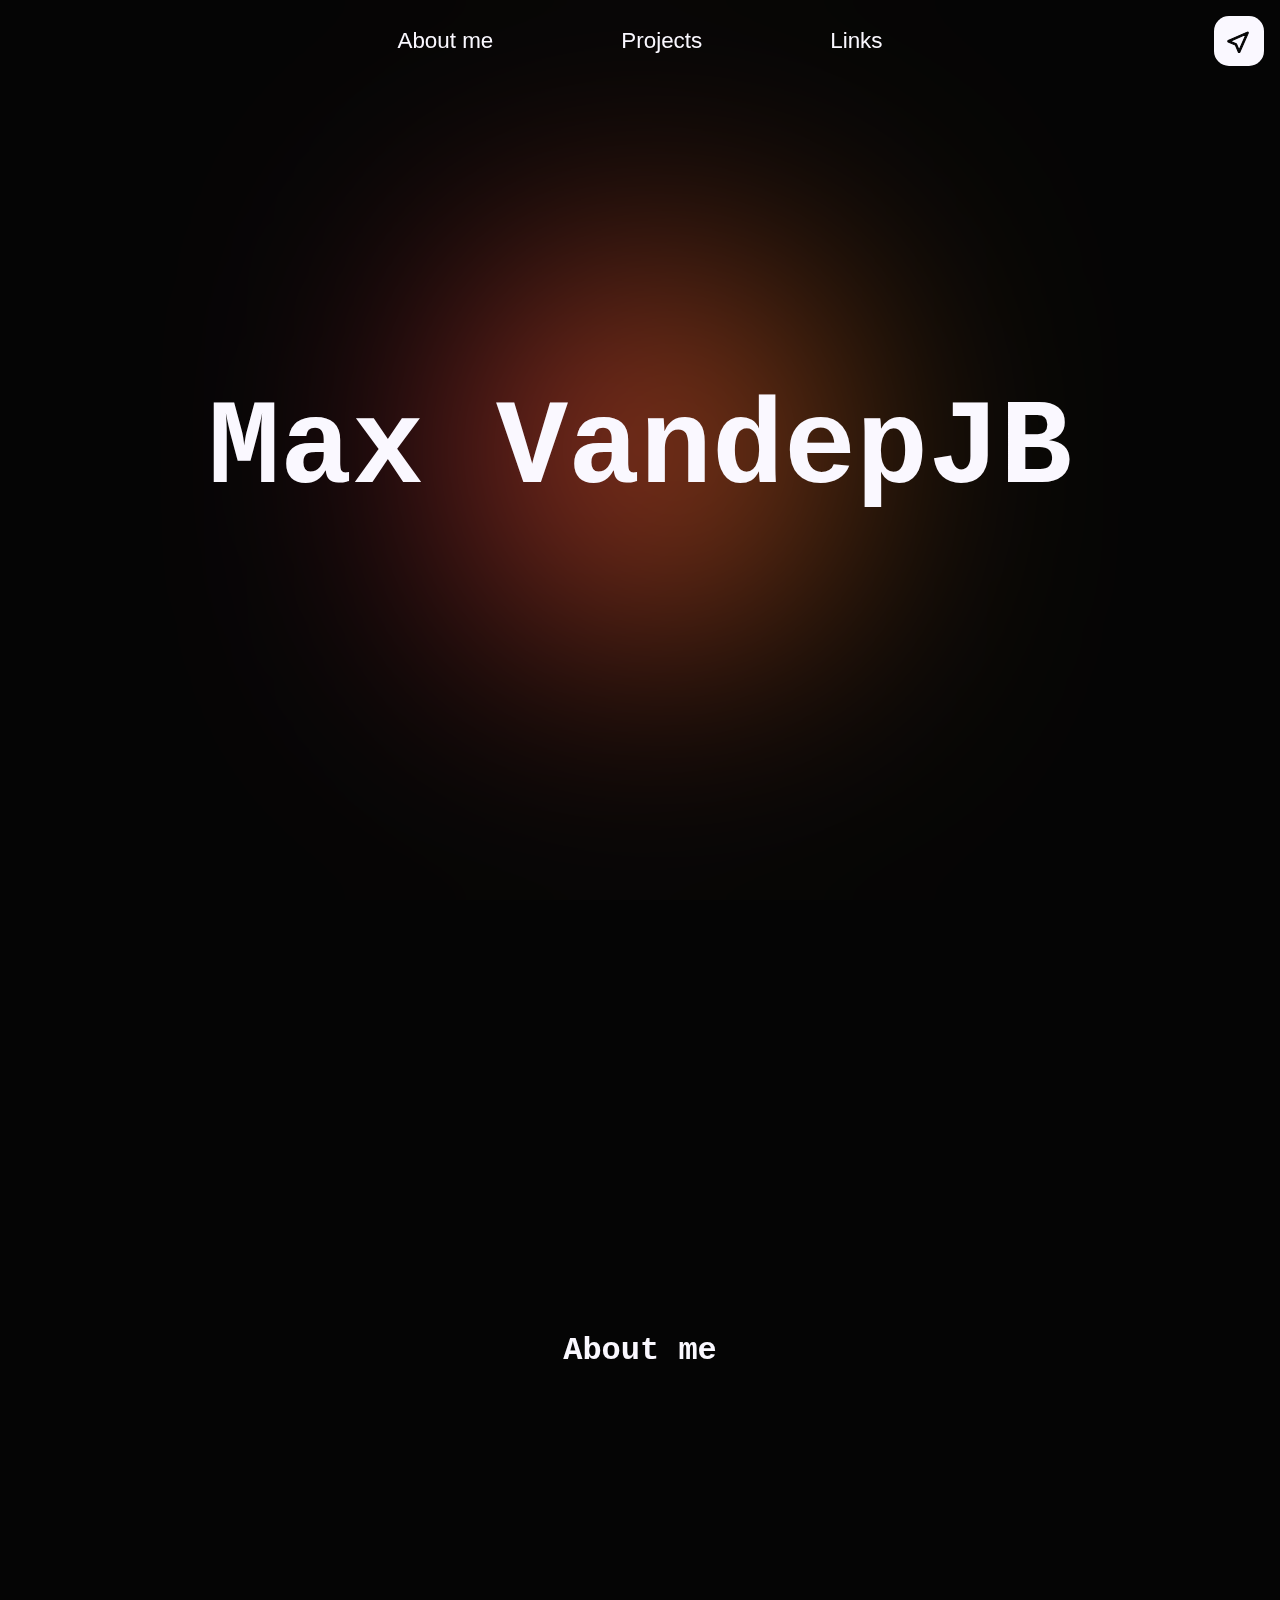
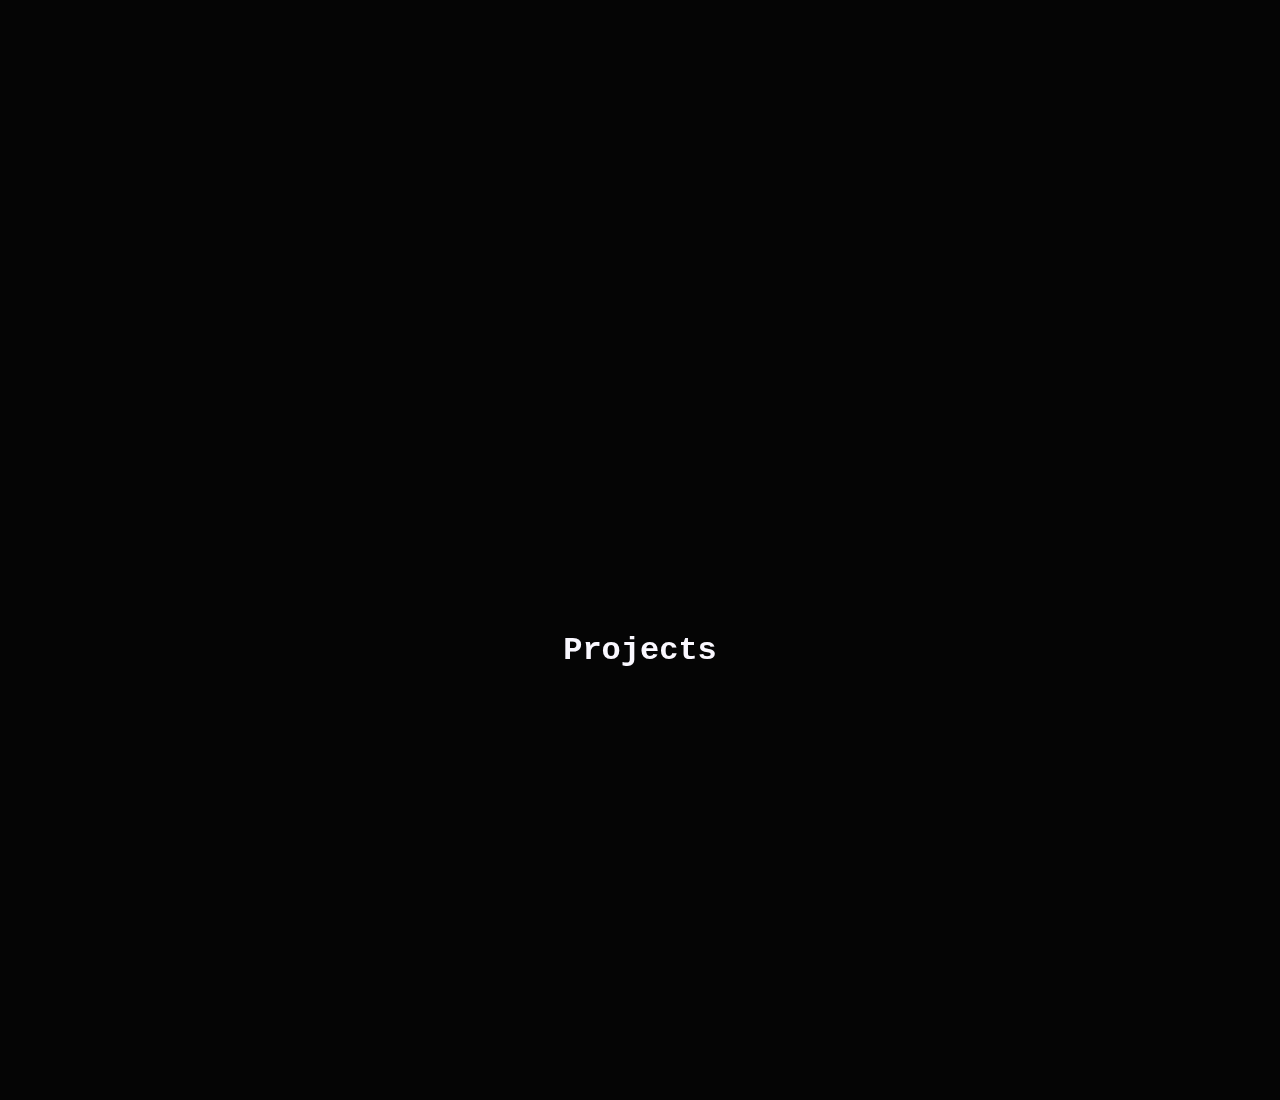
==== index.html @ 9fdc6056 "navbar and tooltips" ====
<!DOCTYPE html>
<html lang="en">
<head>
    <meta charset="UTF-8">
    <meta name="viewport" content="width=device-width, initial-scale=1.0">
    <link rel="stylesheet" href="styles.css">
    <title>MaxVdp | Portfolio</title>
</head>
<body>
    
    <div id="blur"></div>
    <div id="blob"></div>
    <div id="ring" class="inactive"></div>

    <nav>
        <a href="">About me</a>
        <a href="">Projects</a>
        <a href="">Links</a>
    </nav>

    <div class="cursorToggle">
        <svg xmlns="http://www.w3.org/2000/svg" width="16" height="16" fill="currentColor" class="bi bi-cursor" viewBox="0 0 16 16">
            <path d="M14.082 2.182a.5.5 0 0 1 .103.557L8.528 15.467a.5.5 0 0 1-.917-.007L5.57 10.694.803 8.652a.5.5 0 0 1-.006-.916l12.728-5.657a.5.5 0 0 1 .556.103zM2.25 8.184l3.897 1.67a.5.5 0 0 1 .262.263l1.67 3.897L12.743 3.52z"/>
        </svg>
        <div class="dropdown">
            <div data-title="Blurred Cursor Tracker" id="blurredC" class="cursorOption">
                <svg xmlns="http://www.w3.org/2000/svg" width="16" height="16" fill="currentColor" class="bi bi-cloud-fog2-fill" viewBox="0 0 16 16">
                    <path d="M8.5 3a5 5 0 0 1 4.905 4.027A3 3 0 0 1 13 13h-1.5a.5.5 0 0 0 0-1H1.05a3.5 3.5 0 0 1-.713-1H9.5a.5.5 0 0 0 0-1H.035a3.5 3.5 0 0 1 0-1H7.5a.5.5 0 0 0 0-1H.337a3.5 3.5 0 0 1 3.57-1.977A5 5 0 0 1 8.5 3"/>
                  </svg>
            </div>
            <div data-title="Ring Cursor Tracker" id="ringC" class="cursorOption">
                <svg width="24" height="24" viewBox="0 0 24 24" fill="none" xmlns="http://www.w3.org/2000/svg"><path fill-rule="evenodd" clip-rule="evenodd" d="M12 17C14.7614 17 17 14.7614 17 12C17 9.23858 14.7614 7 12 7C9.23858 7 7 9.23858 7 12C7 14.7614 9.23858 17 12 17ZM12 20C16.4183 20 20 16.4183 20 12C20 7.58172 16.4183 4 12 4C7.58172 4 4 7.58172 4 12C4 16.4183 7.58172 20 12 20Z" fill="currentColor" />
                </svg>
            </div>
        </div>
    </div>


    
    <!-- TODO 
        - About me section
        - Projects section
        - Links to github, linkedin and option for english or dutch cv 
    -->


    <section>
        <h1 data-value="Max Vandeput">Max Vandeput</h1>
    </section>

    <section>
        <h2 data-value="Front-End Developer">About me</h2>
    </section>
    <section>
        <h2 data-value="Front-End Developer">Projects</h2>
    </section>
    <script src="js/animateText.js"></script>
    <script src="js/cursorHandler.js"></script>
    <script src="js/navbarHandler.js"></script>

</body>
</html>
---- styles.css ----
* {
  margin: 0;
  padding: 0;
  z-index: 3
}

body {
  font-family: 'Roboto', sans-serif;
  background-color: #050505;
  color: #FAF8FF;
}

section{
  background-color: #050505;
  width: 100%;
  height: 100vh;
  display: flex;
  flex-direction: column;
  justify-content: center;
  align-items: center;
}

/**************
Cusor Toggle
**************/
.inactive{
  display: none;
}

.cursorToggle{
  background-color: #FAF8FF;
  position: fixed;
  top: 1rem;
  right: 1rem;
  width: 50px;
  height: 50px;
  border-radius: 30%;
  display: flex;
  justify-content: center;
  align-items: center;
  transition: 0.5s;
  cursor: pointer;
}
[data-title]:hover::after{
  opacity: 1;
  transition: all 0.1s ease-in 0.5s;
  visibility: visible;  
}

[data-title]::after{
  content: attr(data-title);
  position: absolute;
  right: 100%;
  font-size: 0.6rem;
  margin-right: 0.5rem;
  visibility: hidden;
}


.cursorToggle > svg {
  fill: #050505;
  stroke: #050505;
  stroke-width: 0.7;
  width: 1.5rem;
  height: 1.5rem;
}

.cursorToggle:hover{
  transform: scale(1.15);
}

.dropdown {
  display: none;
  flex-direction: column;
  align-items: center;
  position: absolute;
  top: 100%;
  right: 0;
  transition: 0.5s;
  
}

.cursorOption {
  width: 50px;
  height: 50px;
  background-color: #FAF8FF;
  margin-top: 1rem;
  border-radius: 30%;
  display: flex;
  justify-content: center;
  align-items: center;    
  cursor: pointer;
  transition: 0.5s;
}

.cursorOption:hover{
  transform: scale(1.15);
}


.cursorToggle:hover .dropdown,
.cursorToggle:focus-within .dropdown {
  display: flex;
}

#blurredC svg {
  fill: #050505;
  width: 1.8rem;
  height: 1.8rem;
}

#ringC svg {
  stroke: #050505;
  stroke-width: 3;
  width: 2rem;
  height: 2rem;
}


/**************
Blob animation
**************/

#blob{
  height: 300px;
  width: 300px;
  position: fixed;
  top: 50%;
  left: 50%;
  transform: translate(-50%, -50%); 
  border-radius: 50%;
  animation: blobRotate 20s infinite;
  background: linear-gradient(
    to right,
    #ff105f,
    #ffad06);
  z-index: 1;
}

#blur{
  height: 100%;
  width: 100%;
  position: fixed;
  backdrop-filter: blur(150px);
  z-index: 2;
}

@keyframes blobRotate {
  from {
    transform: translate(-50%, -50%) rotate(0deg);
  }
  50% {
    transform: translate(-50%, -50%) rotate(180deg) scale(1, 1.5);
  }
  to {
    transform: translate(-50%, -50%) rotate(360deg);
  }
}

/**************
Ring Animation
**************/

#ring{
  height: 125px;
  width: 125px;
  position: fixed;
  top: 50%;
  left: 50%;
  transform: translate(-50%, -50%); 
  border-radius: 50%;
  animation: ringRotate 10s infinite;
  background: linear-gradient(
    to right,
    #ff105f,
    #ffad06);
  z-index: 1;
}

#ring::before{
  content: "";
  position: absolute;
  top: 50%;
  left: 50%;
  transform: translate(-50%, -50%);
  height: 82%;
  width: 82%;
  border-radius: 50%;
  background: #050505;
}

@keyframes ringRotate {
  from {
    transform: translate(-50%, -50%) rotate(0deg);
  }
  to {
    transform: translate(-50%, -50%) rotate(360deg);
  }
}

/**************
NavBar styles
**************/

nav{
  width: 100%;
  height: 82px;
  position: fixed;
  top: 0;
  left: 0;
  display: flex;
  align-items: center;
  justify-content: center;
  transition: 0.3s;
}

nav > a {
  color: #FAF8FF;
  text-decoration: none;
  padding: 0 4rem;
  font-size: 1.4rem;
  position: relative;
  display: flex;
  justify-content: center;
}

nav > a:hover{
  transform: scale(1.15);
}

.nav-hide{
  transform: translateY(calc(-1 * 82px));
}

nav > a::before {
  content: "";
  position: absolute;
  top: 65px;
  left: 0;
  right: 0;
  margin: auto;
  width: 100px;
  height: 5px;
  border-radius: 50px;
  background: #FAF8FF;
  transform: scaleX(0);
  transition: transform 0.1s;
}

.nav-hide > a::before {
  transform: scaleX(1);
}

/**************
Content styles
**************/

h1{
  color: #FAF8FF;
  font-size: 7.5rem;
  font-family: "Space Mono", monospace;
  display: inline-block;
  cursor: default;
  transition: 0.5s;
}

h1:hover{
  transform: scale(1.1);
}

#fsd{
  color: #FAF8FF;
  font-size: 6rem;
  font-family: "Space Mono", monospace;
  margin-top: 1rem;
  display: inline-block;
  cursor: default;
  transition: 0.5s;
}

h2{
  font-size: 2rem;
  font-family: "Space Mono", monospace;
  display: inline-block;
  margin: 3rem;
  cursor: default;
  transition: 0.5s;
}
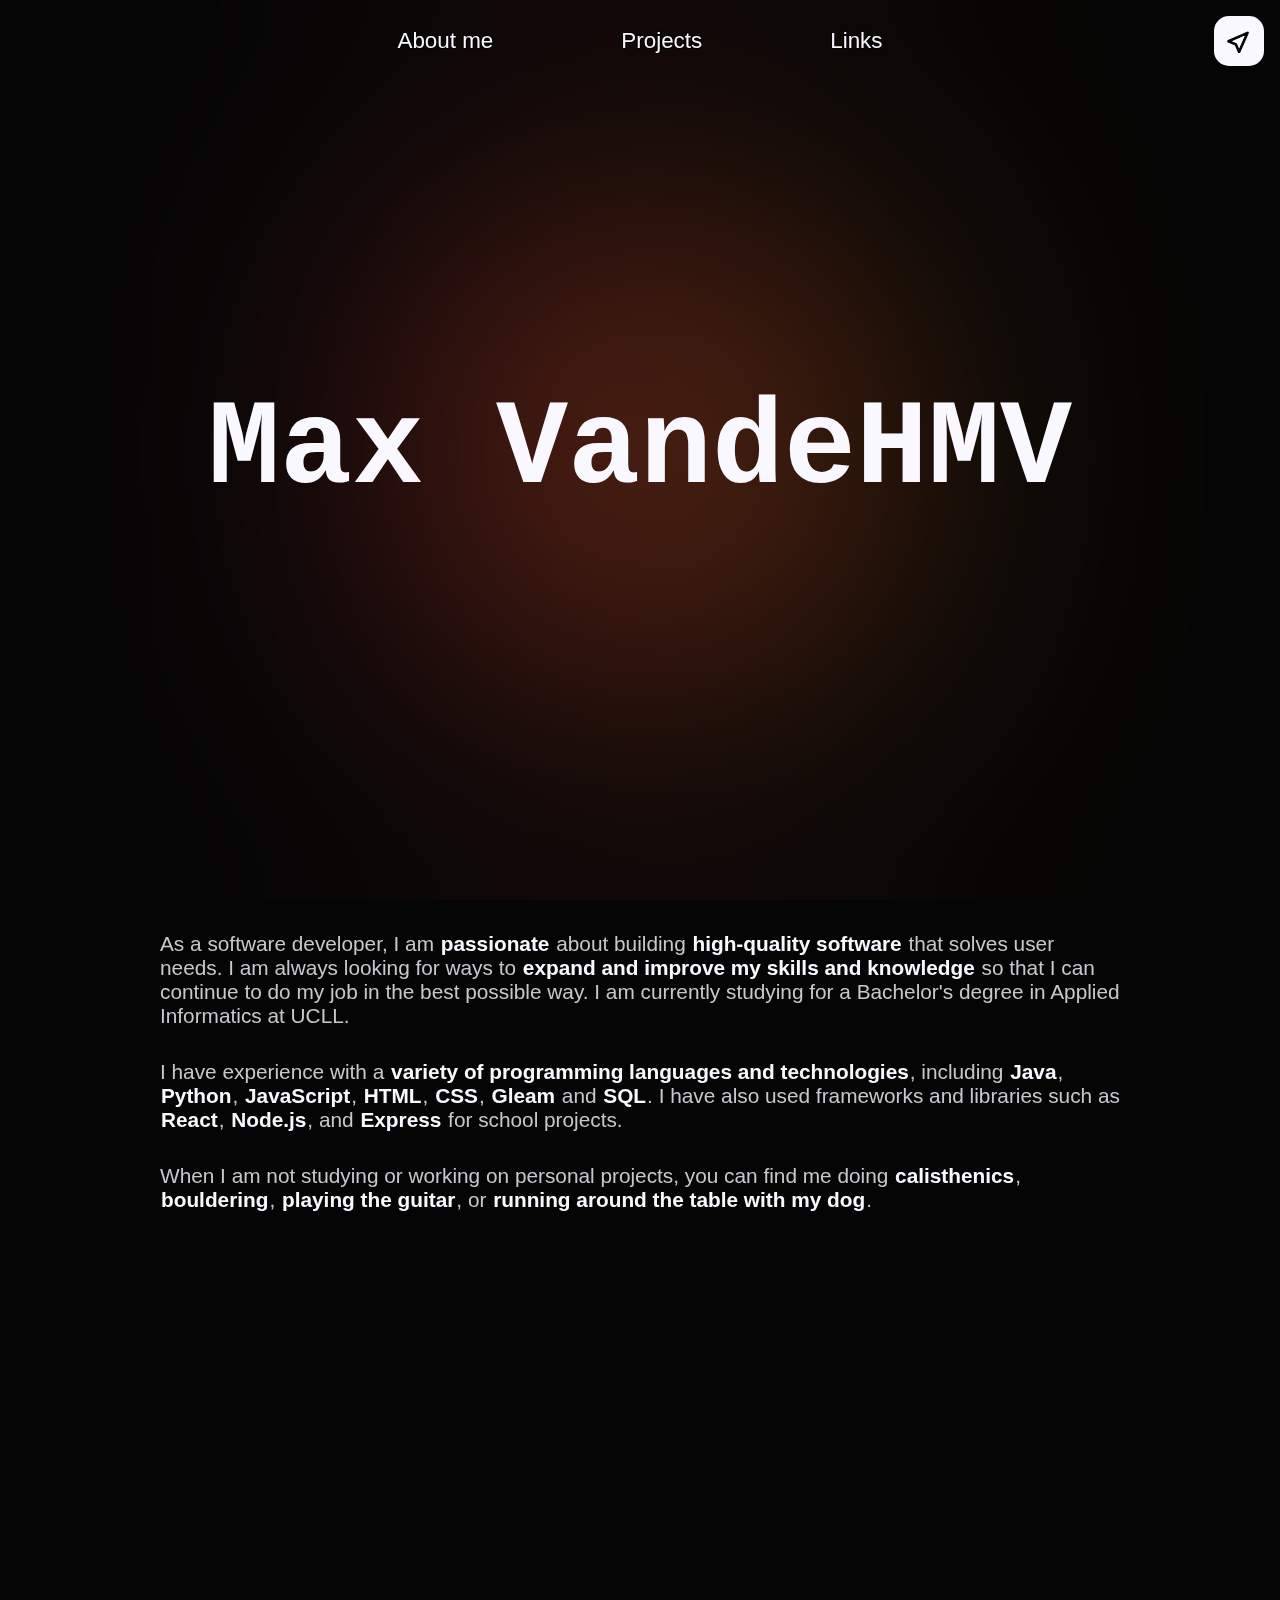
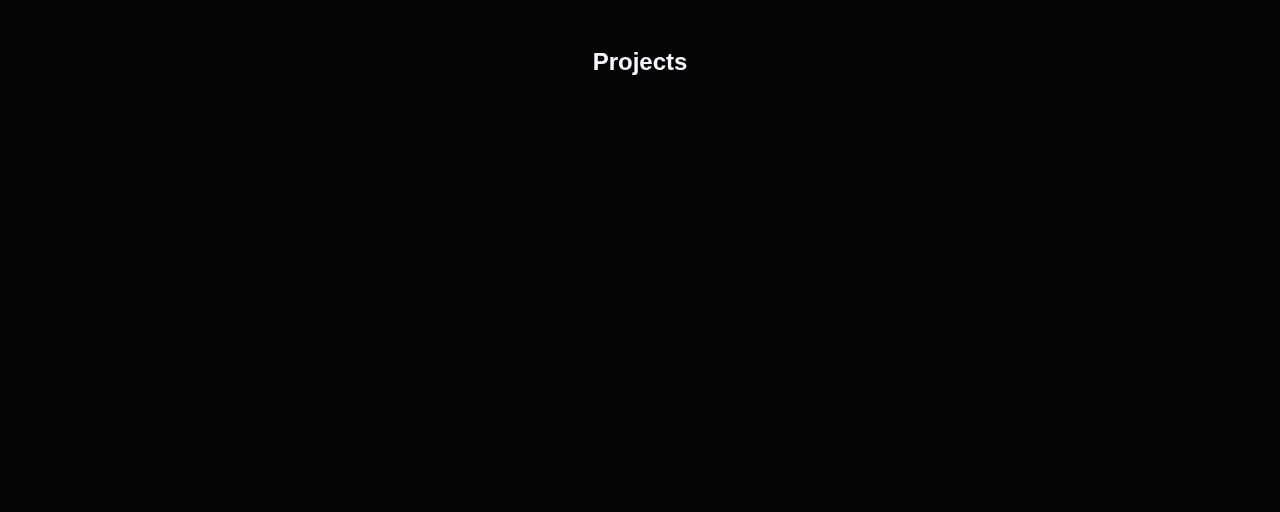
==== commit 229b8f5e: "About me section added + fixed nav::before bug" ====
--- a/index.html
+++ b/index.html
@@ -13,9 +13,9 @@
     <div id="ring" class="inactive"></div>
 
     <nav>
-        <a href="">About me</a>
-        <a href="">Projects</a>
-        <a href="">Links</a>
+        <a id="aboutmeLink">About me</a>
+        <a id="projectsLink">Projects</a>
+        <a id="linksLink">Links</a>
     </nav>
 
     <div class="cursorToggle">
@@ -23,12 +23,12 @@
             <path d="M14.082 2.182a.5.5 0 0 1 .103.557L8.528 15.467a.5.5 0 0 1-.917-.007L5.57 10.694.803 8.652a.5.5 0 0 1-.006-.916l12.728-5.657a.5.5 0 0 1 .556.103zM2.25 8.184l3.897 1.67a.5.5 0 0 1 .262.263l1.67 3.897L12.743 3.52z"/>
         </svg>
         <div class="dropdown">
-            <div data-title="Blurred Cursor Tracker" id="blurredC" class="cursorOption">
+            <div data-title="Blurred Cursor Trailer" id="blurredC" class="cursorOption">
                 <svg xmlns="http://www.w3.org/2000/svg" width="16" height="16" fill="currentColor" class="bi bi-cloud-fog2-fill" viewBox="0 0 16 16">
                     <path d="M8.5 3a5 5 0 0 1 4.905 4.027A3 3 0 0 1 13 13h-1.5a.5.5 0 0 0 0-1H1.05a3.5 3.5 0 0 1-.713-1H9.5a.5.5 0 0 0 0-1H.035a3.5 3.5 0 0 1 0-1H7.5a.5.5 0 0 0 0-1H.337a3.5 3.5 0 0 1 3.57-1.977A5 5 0 0 1 8.5 3"/>
                   </svg>
             </div>
-            <div data-title="Ring Cursor Tracker" id="ringC" class="cursorOption">
+            <div data-title="Ring Cursor Trailer" id="ringC" class="cursorOption">
                 <svg width="24" height="24" viewBox="0 0 24 24" fill="none" xmlns="http://www.w3.org/2000/svg"><path fill-rule="evenodd" clip-rule="evenodd" d="M12 17C14.7614 17 17 14.7614 17 12C17 9.23858 14.7614 7 12 7C9.23858 7 7 9.23858 7 12C7 14.7614 9.23858 17 12 17ZM12 20C16.4183 20 20 16.4183 20 12C20 7.58172 16.4183 4 12 4C7.58172 4 4 7.58172 4 12C4 16.4183 7.58172 20 12 20Z" fill="currentColor" />
                 </svg>
             </div>
@@ -38,9 +38,8 @@
 
     
     <!-- TODO 
-        - About me section
         - Projects section
-        - Links to github, linkedin and option for english or dutch cv 
+        - Links to github, codepen, linkedin and option for english or dutch cv 
     -->
 
 
@@ -48,11 +47,19 @@
         <h1 data-value="Max Vandeput">Max Vandeput</h1>
     </section>
 
+    <div id="aboutme">
+        <p>
+            As a software developer, I am <span>passionate</span> about building <span>high-quality software</span> that solves user needs. I am always looking for ways to <span>expand and improve my skills and knowledge</span> so that I can continue to do my job in the best possible way. I am currently studying for a Bachelor's degree in Applied Informatics at UCLL.
+        </p>
+        <p>
+            I have experience with a <span>variety of programming languages and technologies</span>, including <span>Java</span>, <span>Python</span>, <span>JavaScript</span>, <span>HTML</span>, <span>CSS</span>, <span>Gleam</span> and <span>SQL</span>. I have also used frameworks and libraries such as <span>React</span>, <span>Node.js</span>, and <span>Express</span> for school projects.
+        </p>
+        <p>
+            When I am not studying or working on personal projects, you can find me doing <span>calisthenics</span>, <span>bouldering</span>, <span>playing the guitar</span>, or <span>running around the table with my dog</span>.
+        </p>
+    </div>
     <section>
-        <h2 data-value="Front-End Developer">About me</h2>
-    </section>
-    <section>
-        <h2 data-value="Front-End Developer">Projects</h2>
+        <h2>Projects</h2>
     </section>
     <script src="js/animateText.js"></script>
     <script src="js/cursorHandler.js"></script>
--- a/styles.css
+++ b/styles.css
@@ -1,17 +1,27 @@
 * {
   margin: 0;
   padding: 0;
-  z-index: 3
+  z-index: 3;
+
+  --bg-dark-color: #050505;
+  --text-100-color: #FAF8FF;
+  --text-80-color: #C9C7CD;
+  --red-color: #ff105f;
+  --yellow-color: #ffad06;
+}
+
+html {
+  scroll-behavior: smooth;
 }
 
 body {
   font-family: 'Roboto', sans-serif;
-  background-color: #050505;
-  color: #FAF8FF;
+  background-color: var(--bg-dark-color);
+  color: var(--text-100-color);
 }
 
 section{
-  background-color: #050505;
+  background-color: var(--bg-dark-color);
   width: 100%;
   height: 100vh;
   display: flex;
@@ -28,7 +38,7 @@
 }
 
 .cursorToggle{
-  background-color: #FAF8FF;
+  background-color: var(--text-100-color);
   position: fixed;
   top: 1rem;
   right: 1rem;
@@ -40,6 +50,7 @@
   align-items: center;
   transition: 0.5s;
   cursor: pointer;
+  z-index: 5;
 }
 [data-title]:hover::after{
   opacity: 1;
@@ -58,8 +69,8 @@
 
 
 .cursorToggle > svg {
-  fill: #050505;
-  stroke: #050505;
+  fill: var(--bg-dark-color);
+  stroke: var(--bg-dark-color);
   stroke-width: 0.7;
   width: 1.5rem;
   height: 1.5rem;
@@ -83,7 +94,7 @@
 .cursorOption {
   width: 50px;
   height: 50px;
-  background-color: #FAF8FF;
+  background-color: var(--text-100-color);
   margin-top: 1rem;
   border-radius: 30%;
   display: flex;
@@ -104,7 +115,7 @@
 }
 
 #blurredC svg {
-  fill: #050505;
+  fill: var(--bg-dark-color);
   width: 1.8rem;
   height: 1.8rem;
 }
@@ -129,11 +140,11 @@
   left: 50%;
   transform: translate(-50%, -50%); 
   border-radius: 50%;
-  animation: blobRotate 20s infinite;
+  animation: blobRotate 15s infinite;
   background: linear-gradient(
     to right,
-    #ff105f,
-    #ffad06);
+    var(--red-color),
+    var(--yellow-color));
   z-index: 1;
 }
 
@@ -141,7 +152,7 @@
   height: 100%;
   width: 100%;
   position: fixed;
-  backdrop-filter: blur(150px);
+  backdrop-filter: blur(200px);
   z-index: 2;
 }
 
@@ -172,8 +183,8 @@
   animation: ringRotate 10s infinite;
   background: linear-gradient(
     to right,
-    #ff105f,
-    #ffad06);
+    var(--red-color),
+    var(--yellow-color));
   z-index: 1;
 }
 
@@ -186,7 +197,7 @@
   height: 82%;
   width: 82%;
   border-radius: 50%;
-  background: #050505;
+  background: var(--bg-dark-color);
 }
 
 @keyframes ringRotate {
@@ -212,20 +223,27 @@
   align-items: center;
   justify-content: center;
   transition: 0.3s;
+  z-index: 4;
 }
 
 nav > a {
-  color: #FAF8FF;
+  color: var(--text-100-color);
   text-decoration: none;
-  padding: 0 4rem;
+  padding: 10px 4rem;
   font-size: 1.4rem;
   position: relative;
   display: flex;
   justify-content: center;
+  text-shadow: -1px -1px 0 #050505, 1px -1px 0 #050505, -1px 1px 0 #050505, 1px 1px 0 #050505;
+  cursor: pointer;
 }
 
 nav > a:hover{
   transform: scale(1.15);
+}
+
+.nav-hide > a:hover{
+  transform: scale(1);
 }
 
 .nav-hide{
@@ -235,28 +253,31 @@
 nav > a::before {
   content: "";
   position: absolute;
-  top: 65px;
+  top: 75px;
   left: 0;
   right: 0;
   margin: auto;
-  width: 100px;
-  height: 5px;
+  width: 115px;
+  height: 7px;
   border-radius: 50px;
-  background: #FAF8FF;
+  background: var(--text-100-color);
   transform: scaleX(0);
   transition: transform 0.1s;
-}
+  box-shadow: -1px -1px 0 #050505, 1px -1px 0 #050505, -1px 1px 0 #050505, 1px 1px 0 #050505;
+}
+
 
 .nav-hide > a::before {
   transform: scaleX(1);
 }
 
+
 /**************
 Content styles
 **************/
 
 h1{
-  color: #FAF8FF;
+  color: var(--text-100-color);
   font-size: 7.5rem;
   font-family: "Space Mono", monospace;
   display: inline-block;
@@ -265,26 +286,30 @@
 }
 
 h1:hover{
-  transform: scale(1.1);
-}
-
-#fsd{
-  color: #FAF8FF;
-  font-size: 6rem;
-  font-family: "Space Mono", monospace;
-  margin-top: 1rem;
-  display: inline-block;
-  cursor: default;
-  transition: 0.5s;
-}
-
-h2{
-  font-size: 2rem;
-  font-family: "Space Mono", monospace;
-  display: inline-block;
-  margin: 3rem;
-  cursor: default;
-  transition: 0.5s;
-}
-
-
+  transform: scale(1.03);
+}
+
+#aboutme{
+  margin-top: 2rem;
+  display: flex;
+  flex-direction: column;
+  align-items: center;
+  justify-content: center;
+  gap: 2rem;
+}
+
+#aboutme > p{
+  width: 75%;
+  color: var(--text-80-color);
+  font-size: 1.3rem;
+}
+#aboutme > p > span{
+  color: var(--text-100-color);
+  font-weight: bold;
+  margin: 0 1px;
+}
+
+p{
+  position: relative;
+}
+
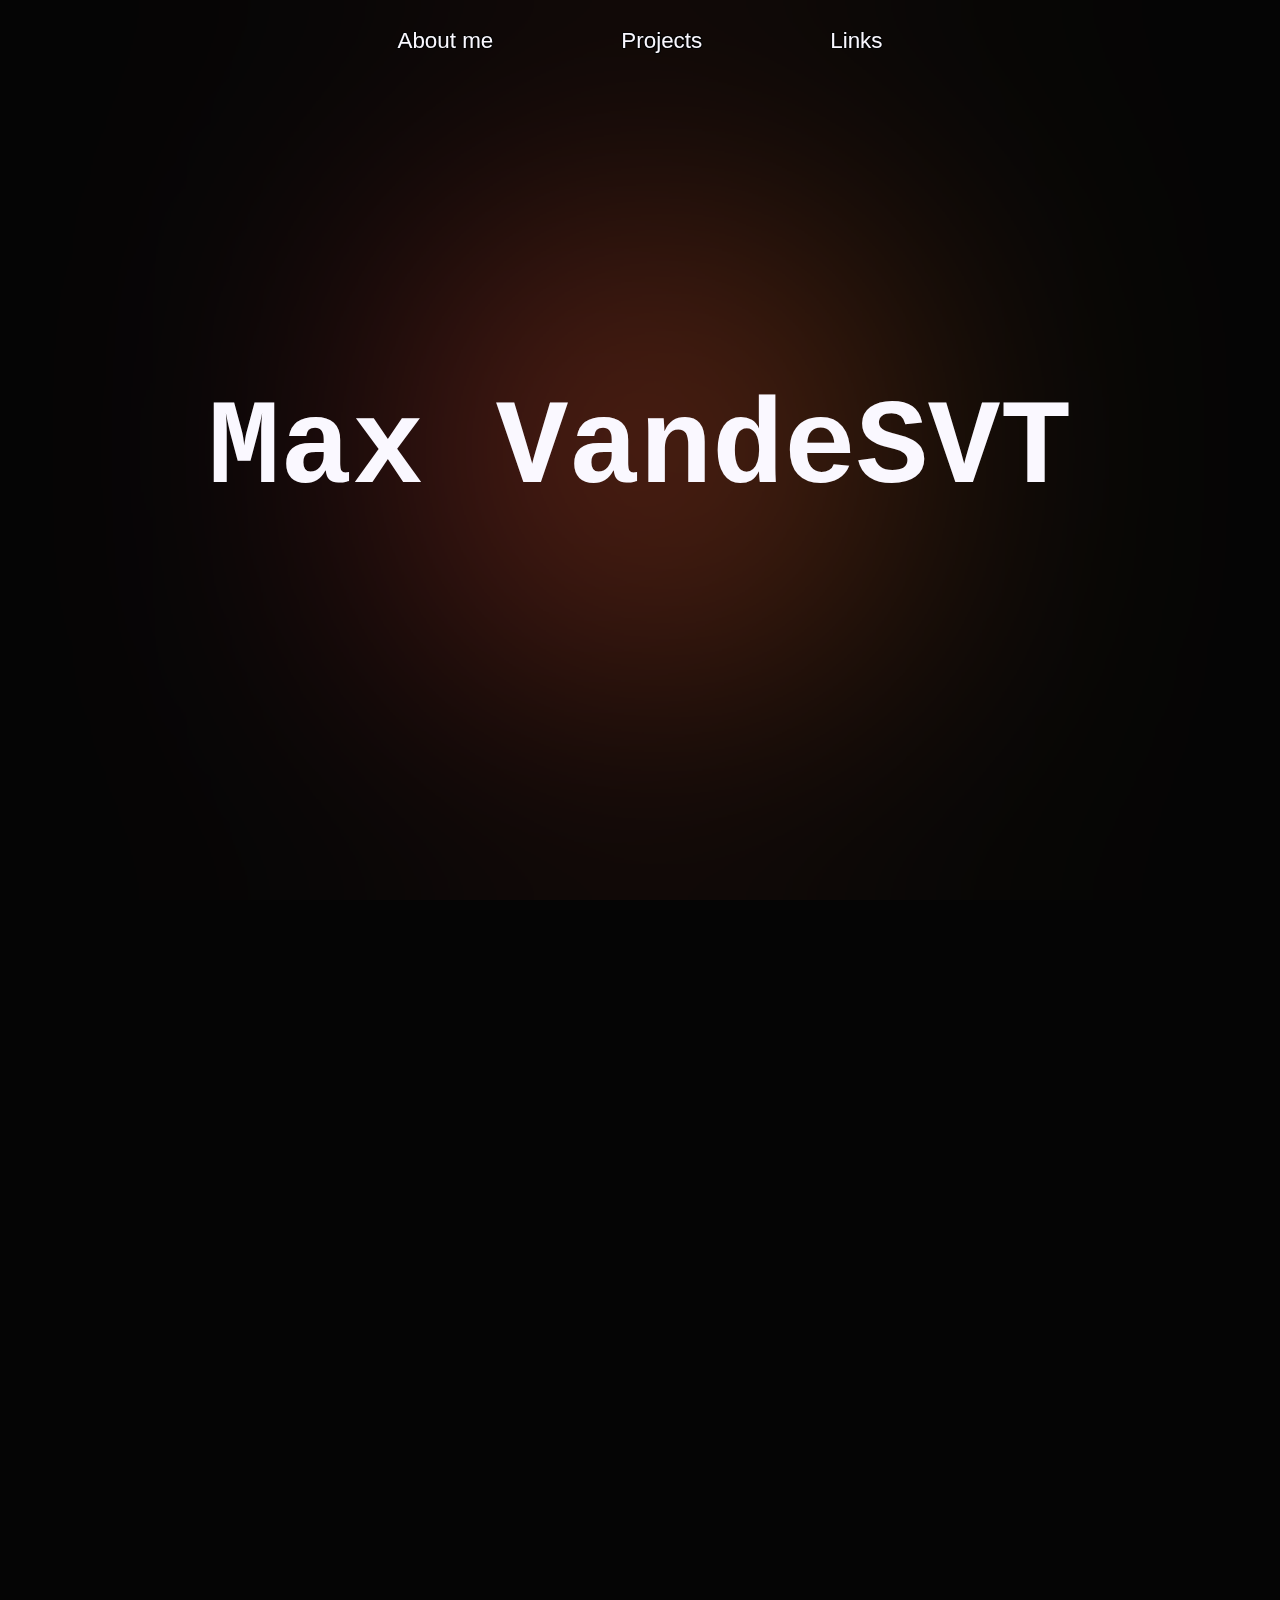
==== commit 05e5f2a6: "project cards + hid ring" ====
--- a/index.html
+++ b/index.html
@@ -4,20 +4,34 @@
     <meta charset="UTF-8">
     <meta name="viewport" content="width=device-width, initial-scale=1.0">
     <link rel="stylesheet" href="styles.css">
+    <script defer src="js/animateText.js"></script>
+    <script defer src="js/cursorHandler.js"></script>
+    <script defer src="js/navbarHandler.js"></script>
+    <script defer src="js/scrollAnimationHandler.js"></script>
     <title>MaxVdp | Portfolio</title>
 </head>
 <body>
     
     <div id="blur"></div>
     <div id="blob"></div>
-    <div id="ring" class="inactive"></div>
+<!--     <div id="ring" class="inactive">
+        <svg xmlns="http://www.w3.org/2000/svg" viewBox="0 0 512 512">
+            <defs>
+                <linearGradient id="red-yellow">
+                    <stop offset="0%" stop-color="#ff105f"/>
+                    <stop offset="100%" stop-color="#ffad06"/>
+                </linearGradient>
+            </defs>
+            <path d="M464 256A208 208 0 1 0 48 256a208 208 0 1 0 416 0zM0 256a256 256 0 1 1 512 0A256 256 0 1 1 0 256z"/></svg>
+    </div> -->
+    
 
     <nav>
         <a id="aboutmeLink">About me</a>
         <a id="projectsLink">Projects</a>
         <a id="linksLink">Links</a>
     </nav>
-
+<!-- 
     <div class="cursorToggle">
         <svg xmlns="http://www.w3.org/2000/svg" width="16" height="16" fill="currentColor" class="bi bi-cursor" viewBox="0 0 16 16">
             <path d="M14.082 2.182a.5.5 0 0 1 .103.557L8.528 15.467a.5.5 0 0 1-.917-.007L5.57 10.694.803 8.652a.5.5 0 0 1-.006-.916l12.728-5.657a.5.5 0 0 1 .556.103zM2.25 8.184l3.897 1.67a.5.5 0 0 1 .262.263l1.67 3.897L12.743 3.52z"/>
@@ -34,7 +48,7 @@
             </div>
         </div>
     </div>
-
+ -->
 
     
     <!-- TODO 
@@ -48,22 +62,39 @@
     </section>
 
     <div id="aboutme">
-        <p>
+        <p class="hidden">
             As a software developer, I am <span>passionate</span> about building <span>high-quality software</span> that solves user needs. I am always looking for ways to <span>expand and improve my skills and knowledge</span> so that I can continue to do my job in the best possible way. I am currently studying for a Bachelor's degree in Applied Informatics at UCLL.
         </p>
-        <p>
+        <p class="hidden">
             I have experience with a <span>variety of programming languages and technologies</span>, including <span>Java</span>, <span>Python</span>, <span>JavaScript</span>, <span>HTML</span>, <span>CSS</span>, <span>Gleam</span> and <span>SQL</span>. I have also used frameworks and libraries such as <span>React</span>, <span>Node.js</span>, and <span>Express</span> for school projects.
         </p>
-        <p>
+        <p class="hidden">
             When I am not studying or working on personal projects, you can find me doing <span>calisthenics</span>, <span>bouldering</span>, <span>playing the guitar</span>, or <span>running around the table with my dog</span>.
         </p>
     </div>
-    <section>
-        <h2>Projects</h2>
-    </section>
-    <script src="js/animateText.js"></script>
-    <script src="js/cursorHandler.js"></script>
-    <script src="js/navbarHandler.js"></script>
+    <div id="projects">
+        <div class="projectCard hidden">
+            <img src="img/pexels-format-380633-1029757.jpg" alt="">
+            <h2>TracknGrow</h2>
+            <p>An online assesment tool.</p>
+        </div>
+        <div class="projectCard hidden">
+            <img src="img/pexels-format-380633-1029757.jpg" alt="">
+            <h2>Project name</h2>
+            <p>	Lorem ipsum, dolor sit amet consectetur adipisicing elit. Minima, fuga.</p>
+        </div>
+        <div class="projectCard hidden">
+            <img src="img/pexels-format-380633-1029757.jpg" alt="">
+            <h2>Project name</h2>
+            <p>	Lorem ipsum, dolor sit amet consectetur adipisicing elit. Minima, fuga.</p>
+        </div>
+        <div class="projectCard hidden">
+            <img src="img/pexels-format-380633-1029757.jpg" alt="">
+            <h2>Project name</h2>
+            <p>	Lorem ipsum, dolor sit amet consectetur adipisicing elit. Minima, fuga.</p>
+        </div>
+        
+    </div>
 
 </body>
 </html>--- a/styles.css
+++ b/styles.css
@@ -178,26 +178,9 @@
   position: fixed;
   top: 50%;
   left: 50%;
-  transform: translate(-50%, -50%); 
-  border-radius: 50%;
   animation: ringRotate 10s infinite;
-  background: linear-gradient(
-    to right,
-    var(--red-color),
-    var(--yellow-color));
-  z-index: 1;
-}
-
-#ring::before{
-  content: "";
-  position: absolute;
-  top: 50%;
-  left: 50%;
-  transform: translate(-50%, -50%);
-  height: 82%;
-  width: 82%;
-  border-radius: 50%;
-  background: var(--bg-dark-color);
+  fill: url(#red-yellow);
+  z-index: 4;
 }
 
 @keyframes ringRotate {
@@ -223,7 +206,7 @@
   align-items: center;
   justify-content: center;
   transition: 0.3s;
-  z-index: 4;
+  z-index: 5;
 }
 
 nav > a {
@@ -276,6 +259,8 @@
 Content styles
 **************/
 
+
+/** Hero **/
 h1{
   color: var(--text-100-color);
   font-size: 7.5rem;
@@ -289,6 +274,7 @@
   transform: scale(1.03);
 }
 
+/** About me **/
 #aboutme{
   margin-top: 2rem;
   display: flex;
@@ -313,3 +299,74 @@
   position: relative;
 }
 
+.hidden{
+  opacity: 0;
+  filter: blur(2px);
+  transform: translateX(-100%);
+  transition: 1.5s;
+}
+
+.show{
+  opacity: 1;
+  filter: blur(0);
+  transform: translateX(0);
+}
+
+/** Projects **/
+
+#projects{
+  position: relative;
+  margin: auto;
+  margin-top:50vh;
+  display: flex;
+  flex-wrap: wrap;
+  justify-content: center;
+  gap: 3rem;
+  width: 75%;
+}
+
+#projects > *{
+  flex: 1 1 500px;
+
+}
+.projectCard{
+  background-color: #282A2E;
+  border-radius: 25px;
+  padding: 20px;
+  display: flex;
+  flex-direction: column;
+  align-items: center;
+  cursor: pointer;
+}
+
+.projectCard > img{
+  width: 100%;
+  border-radius: 5px;
+}
+
+.projectCard > h2{
+  margin: 20px 0;
+}
+
+.projectCard > p{
+  font-size: 1.1rem;
+}
+
+.projects:nth-child(2){
+  transition: 0.2s;
+}
+
+.projects:nth-child(3){
+  transition-delay: 0.4s;
+}
+
+.projects:nth-child(4){
+  transition-delay: 0.6s;  
+}
+
+
+
+/**************
+Media Queries
+**************/
+
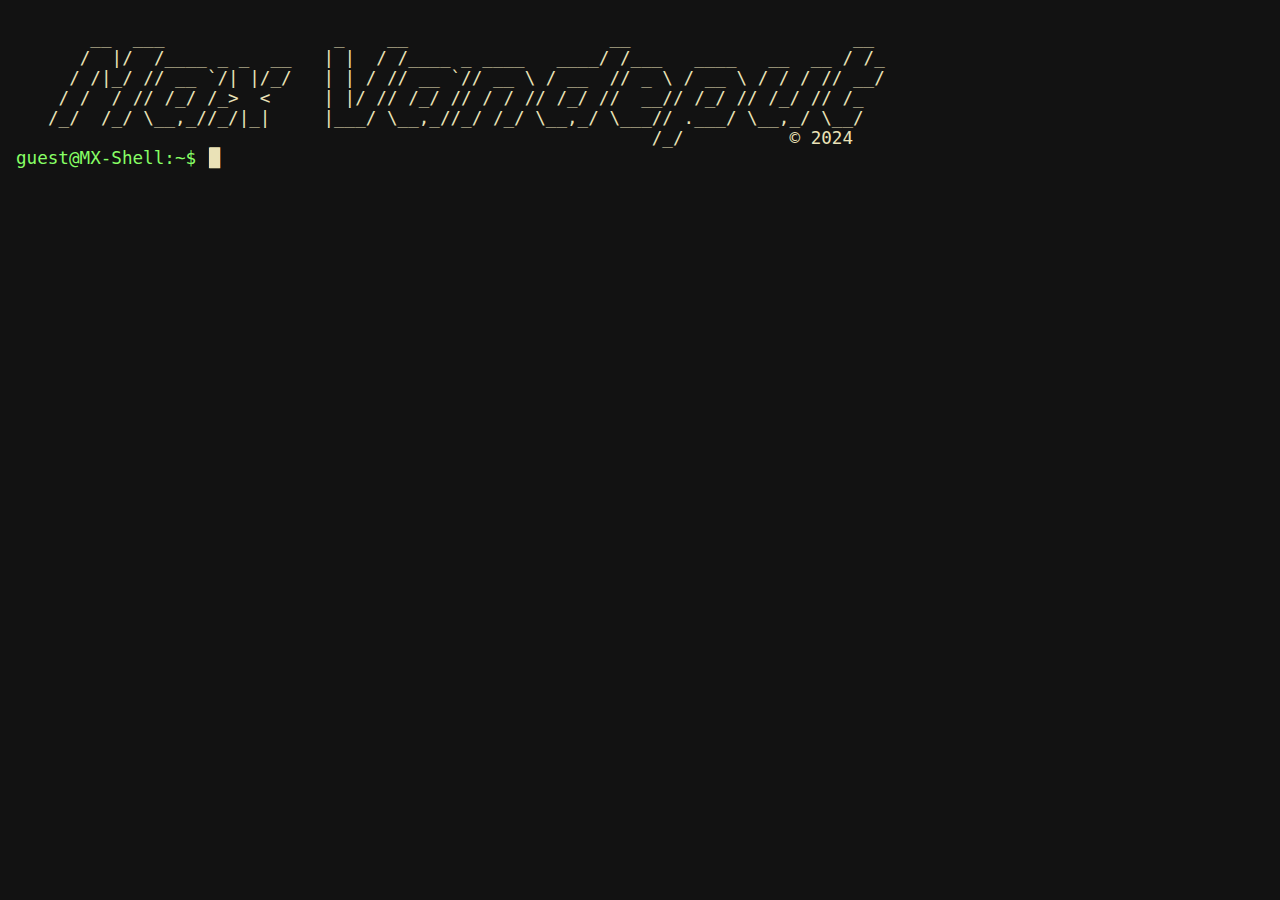
==== commit d1c7a551: "working caret" ====
--- a/index.html
+++ b/index.html
@@ -2,99 +2,26 @@
 <html lang="en">
 <head>
     <meta charset="UTF-8">
-    <meta name="viewport" content="width=device-width, initial-scale=1.0">
+    <meta name="viewport" content="width=device-width, initial-scale=1, maximum-scale=1, user-scalable=no">
     <link rel="stylesheet" href="styles.css">
-    <script defer src="js/animateText.js"></script>
-    <script defer src="js/cursorHandler.js"></script>
-    <script defer src="js/navbarHandler.js"></script>
-    <script defer src="js/scrollAnimationHandler.js"></script>
-    <title>MaxVdp | Portfolio</title>
+    <script defer src="js/main.js"></script>
+    <script defer src="js/commands.js"></script>
+    <script defer src="js/caret.js"></script>
+    <title>MX-Shell</title>
 </head>
 <body>
-    
-    <div id="blur"></div>
-    <div id="blob"></div>
-<!--     <div id="ring" class="inactive">
-        <svg xmlns="http://www.w3.org/2000/svg" viewBox="0 0 512 512">
-            <defs>
-                <linearGradient id="red-yellow">
-                    <stop offset="0%" stop-color="#ff105f"/>
-                    <stop offset="100%" stop-color="#ffad06"/>
-                </linearGradient>
-            </defs>
-            <path d="M464 256A208 208 0 1 0 48 256a208 208 0 1 0 416 0zM0 256a256 256 0 1 1 512 0A256 256 0 1 1 0 256z"/></svg>
-    </div> -->
-    
-
-    <nav>
-        <a id="aboutmeLink">About me</a>
-        <a id="projectsLink">Projects</a>
-        <a id="linksLink">Links</a>
-    </nav>
-<!-- 
-    <div class="cursorToggle">
-        <svg xmlns="http://www.w3.org/2000/svg" width="16" height="16" fill="currentColor" class="bi bi-cursor" viewBox="0 0 16 16">
-            <path d="M14.082 2.182a.5.5 0 0 1 .103.557L8.528 15.467a.5.5 0 0 1-.917-.007L5.57 10.694.803 8.652a.5.5 0 0 1-.006-.916l12.728-5.657a.5.5 0 0 1 .556.103zM2.25 8.184l3.897 1.67a.5.5 0 0 1 .262.263l1.67 3.897L12.743 3.52z"/>
-        </svg>
-        <div class="dropdown">
-            <div data-title="Blurred Cursor Trailer" id="blurredC" class="cursorOption">
-                <svg xmlns="http://www.w3.org/2000/svg" width="16" height="16" fill="currentColor" class="bi bi-cloud-fog2-fill" viewBox="0 0 16 16">
-                    <path d="M8.5 3a5 5 0 0 1 4.905 4.027A3 3 0 0 1 13 13h-1.5a.5.5 0 0 0 0-1H1.05a3.5 3.5 0 0 1-.713-1H9.5a.5.5 0 0 0 0-1H.035a3.5 3.5 0 0 1 0-1H7.5a.5.5 0 0 0 0-1H.337a3.5 3.5 0 0 1 3.57-1.977A5 5 0 0 1 8.5 3"/>
-                  </svg>
-            </div>
-            <div data-title="Ring Cursor Trailer" id="ringC" class="cursorOption">
-                <svg width="24" height="24" viewBox="0 0 24 24" fill="none" xmlns="http://www.w3.org/2000/svg"><path fill-rule="evenodd" clip-rule="evenodd" d="M12 17C14.7614 17 17 14.7614 17 12C17 9.23858 14.7614 7 12 7C9.23858 7 7 9.23858 7 12C7 14.7614 9.23858 17 12 17ZM12 20C16.4183 20 20 16.4183 20 12C20 7.58172 16.4183 4 12 4C7.58172 4 4 7.58172 4 12C4 16.4183 7.58172 20 12 20Z" fill="currentColor" />
-                </svg>
-            </div>
-        </div>
-    </div>
- -->
-
-    
-    <!-- TODO 
-        - Projects section
-        - Links to github, codepen, linkedin and option for english or dutch cv 
-    -->
-
-
-    <section>
-        <h1 data-value="Max Vandeput">Max Vandeput</h1>
-    </section>
-
-    <div id="aboutme">
-        <p class="hidden">
-            As a software developer, I am <span>passionate</span> about building <span>high-quality software</span> that solves user needs. I am always looking for ways to <span>expand and improve my skills and knowledge</span> so that I can continue to do my job in the best possible way. I am currently studying for a Bachelor's degree in Applied Informatics at UCLL.
-        </p>
-        <p class="hidden">
-            I have experience with a <span>variety of programming languages and technologies</span>, including <span>Java</span>, <span>Python</span>, <span>JavaScript</span>, <span>HTML</span>, <span>CSS</span>, <span>Gleam</span> and <span>SQL</span>. I have also used frameworks and libraries such as <span>React</span>, <span>Node.js</span>, and <span>Express</span> for school projects.
-        </p>
-        <p class="hidden">
-            When I am not studying or working on personal projects, you can find me doing <span>calisthenics</span>, <span>bouldering</span>, <span>playing the guitar</span>, or <span>running around the table with my dog</span>.
-        </p>
-    </div>
-    <div id="projects">
-        <div class="projectCard hidden">
-            <img src="img/pexels-format-380633-1029757.jpg" alt="">
-            <h2>TracknGrow</h2>
-            <p>An online assesment tool.</p>
-        </div>
-        <div class="projectCard hidden">
-            <img src="img/pexels-format-380633-1029757.jpg" alt="">
-            <h2>Project name</h2>
-            <p>	Lorem ipsum, dolor sit amet consectetur adipisicing elit. Minima, fuga.</p>
-        </div>
-        <div class="projectCard hidden">
-            <img src="img/pexels-format-380633-1029757.jpg" alt="">
-            <h2>Project name</h2>
-            <p>	Lorem ipsum, dolor sit amet consectetur adipisicing elit. Minima, fuga.</p>
-        </div>
-        <div class="projectCard hidden">
-            <img src="img/pexels-format-380633-1029757.jpg" alt="">
-            <h2>Project name</h2>
-            <p>	Lorem ipsum, dolor sit amet consectetur adipisicing elit. Minima, fuga.</p>
-        </div>
+    <div id="terminal">
         
     </div>
 
+
+    <div class="textarea-wrapper">
+        <textarea tabindex="1" type="text" name="" id="input" oninput="typeOut(this, event); "onkeydown="handleKeydown(this, event);"  autofocus></textarea>
+    </div>
+    <div id="line" onclick="startTyping();">
+        <span id="writter"></span>
+        <span id="caret" class="caret">█</span>
+    </div>
+
 </body>
-</html>+</html>
--- a/styles.css
+++ b/styles.css
@@ -1,372 +1,112 @@
-* {
-  margin: 0;
-  padding: 0;
-  z-index: 3;
+*, body, html{
+    margin: 0;
+    padding: 0;
 
-  --bg-dark-color: #050505;
-  --text-100-color: #FAF8FF;
-  --text-80-color: #C9C7CD;
-  --red-color: #ff105f;
-  --yellow-color: #ffad06;
+    --terminal-bg: #121212 ;
+    --glow-color: #0097B2;
+    --main-text-color: #EAE2B7;
+    --secn-text-color: #87FF65;
+    --error: #D62828;
 }
 
-html {
-  scroll-behavior: smooth;
+::selection {
+    background-color: var(--glow-color);
+    color: #EAE2B7;
+}
+
+::-moz-selection {
+    background-color: var(--glow-color);
+    color: #EAE2B7;
 }
 
 body {
-  font-family: 'Roboto', sans-serif;
-  background-color: var(--bg-dark-color);
-  color: var(--text-100-color);
+    font-family: "Space Mono", monospace;
+    background-color: var(--terminal-bg);
+    padding: 0.5rem 1rem 1rem 1rem;
+    overflow-x: hidden; 
+    font-size: 1.1rem;
 }
 
-section{
-  background-color: var(--bg-dark-color);
-  width: 100%;
-  height: 100vh;
-  display: flex;
-  flex-direction: column;
-  justify-content: center;
-  align-items: center;
-}
-
-/**************
-Cusor Toggle
-**************/
-.inactive{
-  display: none;
-}
-
-.cursorToggle{
-  background-color: var(--text-100-color);
-  position: fixed;
-  top: 1rem;
-  right: 1rem;
-  width: 50px;
-  height: 50px;
-  border-radius: 30%;
-  display: flex;
-  justify-content: center;
-  align-items: center;
-  transition: 0.5s;
-  cursor: pointer;
-  z-index: 5;
-}
-[data-title]:hover::after{
-  opacity: 1;
-  transition: all 0.1s ease-in 0.5s;
-  visibility: visible;  
-}
-
-[data-title]::after{
-  content: attr(data-title);
-  position: absolute;
-  right: 100%;
-  font-size: 0.6rem;
-  margin-right: 0.5rem;
-  visibility: hidden;
-}
-
-
-.cursorToggle > svg {
-  fill: var(--bg-dark-color);
-  stroke: var(--bg-dark-color);
-  stroke-width: 0.7;
-  width: 1.5rem;
-  height: 1.5rem;
-}
-
-.cursorToggle:hover{
-  transform: scale(1.15);
-}
-
-.dropdown {
-  display: none;
-  flex-direction: column;
-  align-items: center;
-  position: absolute;
-  top: 100%;
-  right: 0;
-  transition: 0.5s;
-  
-}
-
-.cursorOption {
-  width: 50px;
-  height: 50px;
-  background-color: var(--text-100-color);
-  margin-top: 1rem;
-  border-radius: 30%;
-  display: flex;
-  justify-content: center;
-  align-items: center;    
-  cursor: pointer;
-  transition: 0.5s;
-}
-
-.cursorOption:hover{
-  transform: scale(1.15);
-}
-
-
-.cursorToggle:hover .dropdown,
-.cursorToggle:focus-within .dropdown {
-  display: flex;
-}
-
-#blurredC svg {
-  fill: var(--bg-dark-color);
-  width: 1.8rem;
-  height: 1.8rem;
-}
-
-#ringC svg {
-  stroke: #050505;
-  stroke-width: 3;
-  width: 2rem;
-  height: 2rem;
-}
-
-
-/**************
-Blob animation
-**************/
-
-#blob{
-  height: 300px;
-  width: 300px;
-  position: fixed;
-  top: 50%;
-  left: 50%;
-  transform: translate(-50%, -50%); 
-  border-radius: 50%;
-  animation: blobRotate 15s infinite;
-  background: linear-gradient(
-    to right,
-    var(--red-color),
-    var(--yellow-color));
-  z-index: 1;
-}
-
-#blur{
-  height: 100%;
-  width: 100%;
-  position: fixed;
-  backdrop-filter: blur(200px);
-  z-index: 2;
-}
-
-@keyframes blobRotate {
-  from {
-    transform: translate(-50%, -50%) rotate(0deg);
-  }
-  50% {
-    transform: translate(-50%, -50%) rotate(180deg) scale(1, 1.5);
-  }
-  to {
-    transform: translate(-50%, -50%) rotate(360deg);
-  }
-}
-
-/**************
-Ring Animation
-**************/
-
-#ring{
-  height: 125px;
-  width: 125px;
-  position: fixed;
-  top: 50%;
-  left: 50%;
-  animation: ringRotate 10s infinite;
-  fill: url(#red-yellow);
-  z-index: 4;
-}
-
-@keyframes ringRotate {
-  from {
-    transform: translate(-50%, -50%) rotate(0deg);
-  }
-  to {
-    transform: translate(-50%, -50%) rotate(360deg);
-  }
-}
-
-/**************
-NavBar styles
-**************/
-
-nav{
-  width: 100%;
-  height: 82px;
-  position: fixed;
-  top: 0;
-  left: 0;
-  display: flex;
-  align-items: center;
-  justify-content: center;
-  transition: 0.3s;
-  z-index: 5;
-}
-
-nav > a {
-  color: var(--text-100-color);
-  text-decoration: none;
-  padding: 10px 4rem;
-  font-size: 1.4rem;
-  position: relative;
-  display: flex;
-  justify-content: center;
-  text-shadow: -1px -1px 0 #050505, 1px -1px 0 #050505, -1px 1px 0 #050505, 1px 1px 0 #050505;
-  cursor: pointer;
-}
-
-nav > a:hover{
-  transform: scale(1.15);
-}
-
-.nav-hide > a:hover{
-  transform: scale(1);
-}
-
-.nav-hide{
-  transform: translateY(calc(-1 * 82px));
-}
-
-nav > a::before {
-  content: "";
-  position: absolute;
-  top: 75px;
-  left: 0;
-  right: 0;
-  margin: auto;
-  width: 115px;
-  height: 7px;
-  border-radius: 50px;
-  background: var(--text-100-color);
-  transform: scaleX(0);
-  transition: transform 0.1s;
-  box-shadow: -1px -1px 0 #050505, 1px -1px 0 #050505, -1px 1px 0 #050505, 1px 1px 0 #050505;
-}
-
-
-.nav-hide > a::before {
-  transform: scaleX(1);
-}
-
-
-/**************
-Content styles
-**************/
-
-
-/** Hero **/
-h1{
-  color: var(--text-100-color);
-  font-size: 7.5rem;
-  font-family: "Space Mono", monospace;
-  display: inline-block;
-  cursor: default;
-  transition: 0.5s;
-}
-
-h1:hover{
-  transform: scale(1.03);
-}
-
-/** About me **/
-#aboutme{
-  margin-top: 2rem;
-  display: flex;
-  flex-direction: column;
-  align-items: center;
-  justify-content: center;
-  gap: 2rem;
-}
-
-#aboutme > p{
-  width: 75%;
-  color: var(--text-80-color);
-  font-size: 1.3rem;
-}
-#aboutme > p > span{
-  color: var(--text-100-color);
-  font-weight: bold;
-  margin: 0 1px;
-}
-
-p{
-  position: relative;
-}
-
-.hidden{
-  opacity: 0;
-  filter: blur(2px);
-  transform: translateX(-100%);
-  transition: 1.5s;
-}
-
-.show{
-  opacity: 1;
-  filter: blur(0);
-  transform: translateX(0);
-}
-
-/** Projects **/
-
-#projects{
-  position: relative;
-  margin: auto;
-  margin-top:50vh;
-  display: flex;
-  flex-wrap: wrap;
-  justify-content: center;
-  gap: 3rem;
-  width: 75%;
-}
-
-#projects > *{
-  flex: 1 1 500px;
-
-}
-.projectCard{
-  background-color: #282A2E;
-  border-radius: 25px;
-  padding: 20px;
-  display: flex;
-  flex-direction: column;
-  align-items: center;
-  cursor: pointer;
-}
-
-.projectCard > img{
-  width: 100%;
-  border-radius: 5px;
-}
-
-.projectCard > h2{
-  margin: 20px 0;
-}
-
-.projectCard > p{
-  font-size: 1.1rem;
-}
-
-.projects:nth-child(2){
-  transition: 0.2s;
-}
-
-.projects:nth-child(3){
-  transition-delay: 0.4s;
-}
-
-.projects:nth-child(4){
-  transition-delay: 0.6s;  
+#line{
+    padding-bottom: 4rem;
 }
 
 
 
-/**************
-Media Queries
-**************/
+#line::before {
+    content: "guest@MX-Shell:~$";
+    display: inline-block; 
+}
 
+#line:hover{
+    cursor: text;
+}
+
+.outputSection{
+    margin-left: 2rem;
+}
+
+textarea{
+    position: absolute;
+    left: -10000px;
+}
+
+#terminal > div > p{
+    margin: 2px 0 2px 0;
+}
+
+a{
+    text-decoration: none;
+    color: #EAE2B7;
+}
+
+a:hover{
+    background-color: var(--glow-color);
+}
+
+#writter {
+    display: inline-block;
+    margin: 0;
+    padding: 0;
+}
+
+
+.caret {
+    display: inline-block;
+    background-color: #EAE2B7;
+    color: #EAE2B7;
+    transform: translateY(0px) ;
+    margin-left: -8px;
+    animation: blink 1s linear infinite;
+    position: relative;
+    left: 0px;
+}
+
+@keyframes blink {
+    50% {
+        opacity: 0;
+    }
+}
+
+
+p, #writter, pre{
+    color: var(--main-text-color);
+}
+
+
+.prompt, #line::before{
+    color: var(--secn-text-color)
+}
+
+.prompt > span {
+    color: var(--main-text-color);
+}
+
+.outName{
+    color: var(--glow-color);
+    text-shadow: 0 0 10px var(--glow-color); 
+}
+
+.notfound{
+    color: var(--error);
+}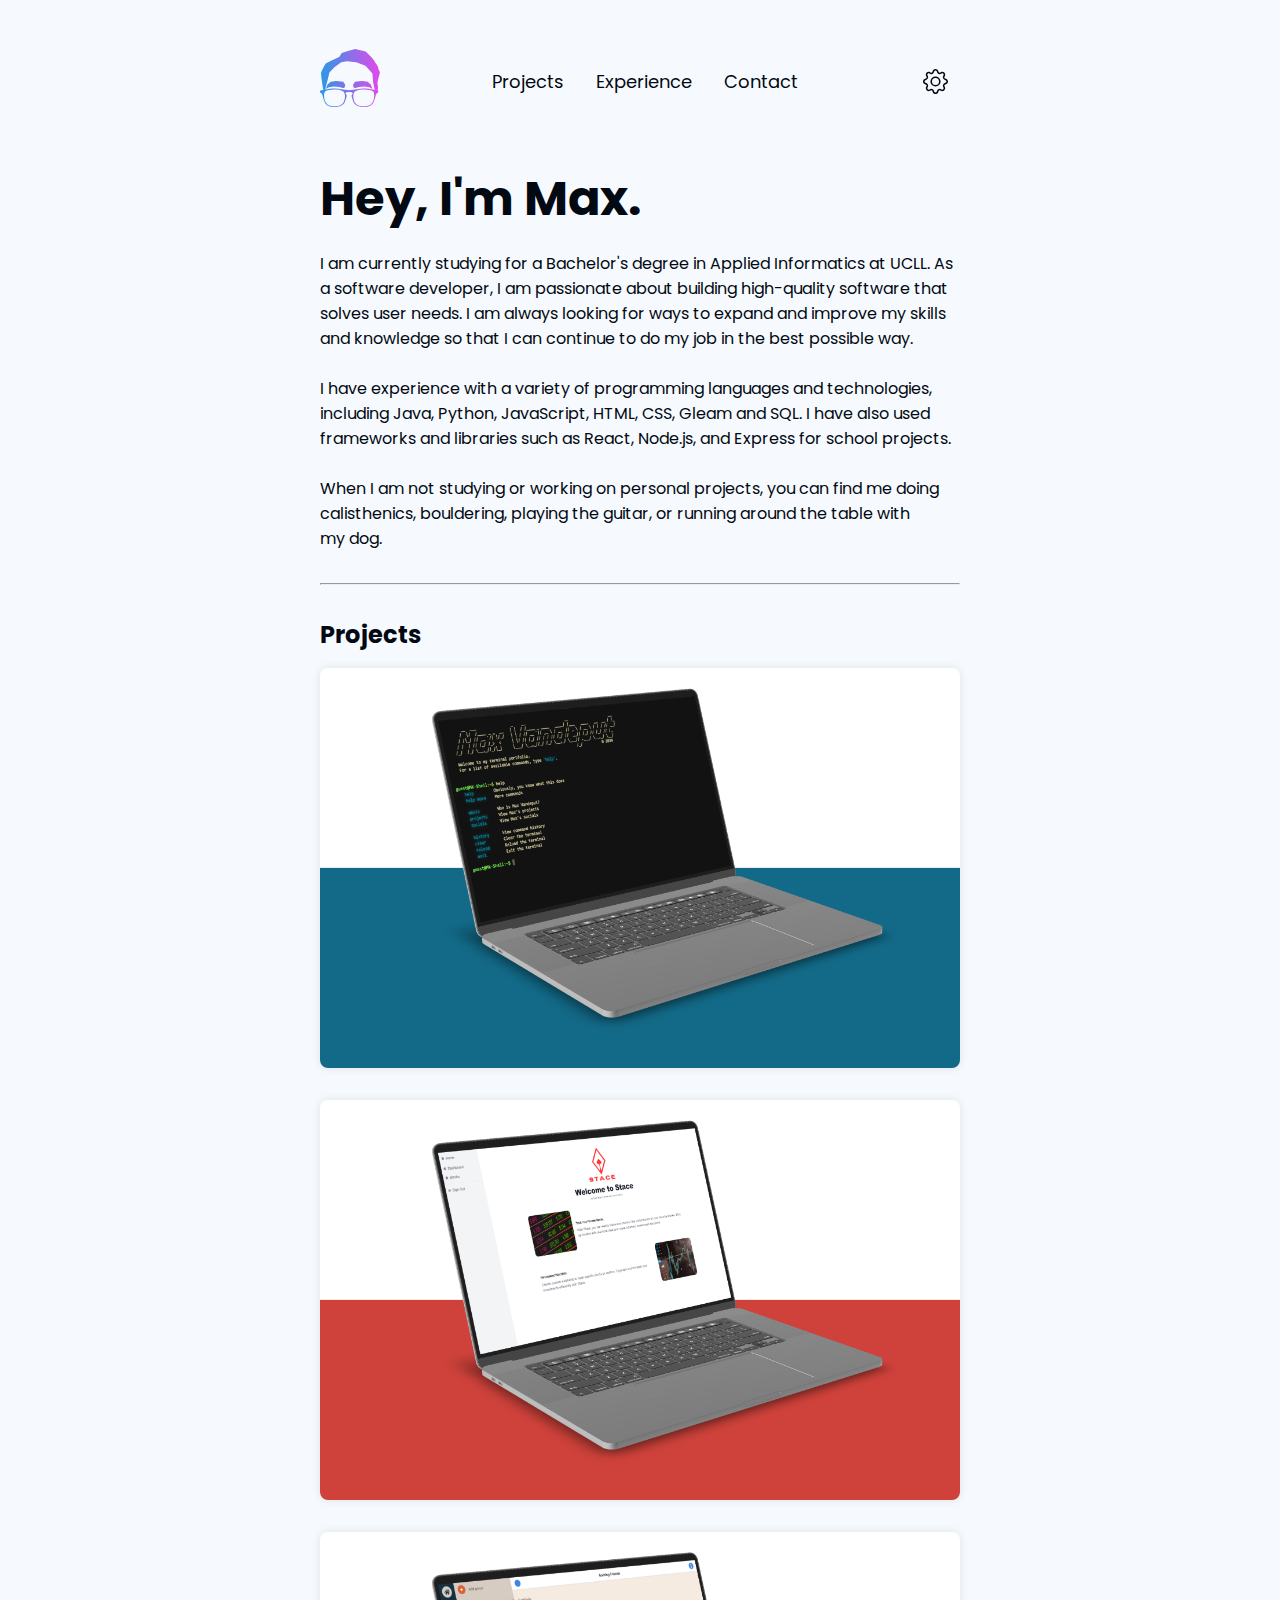
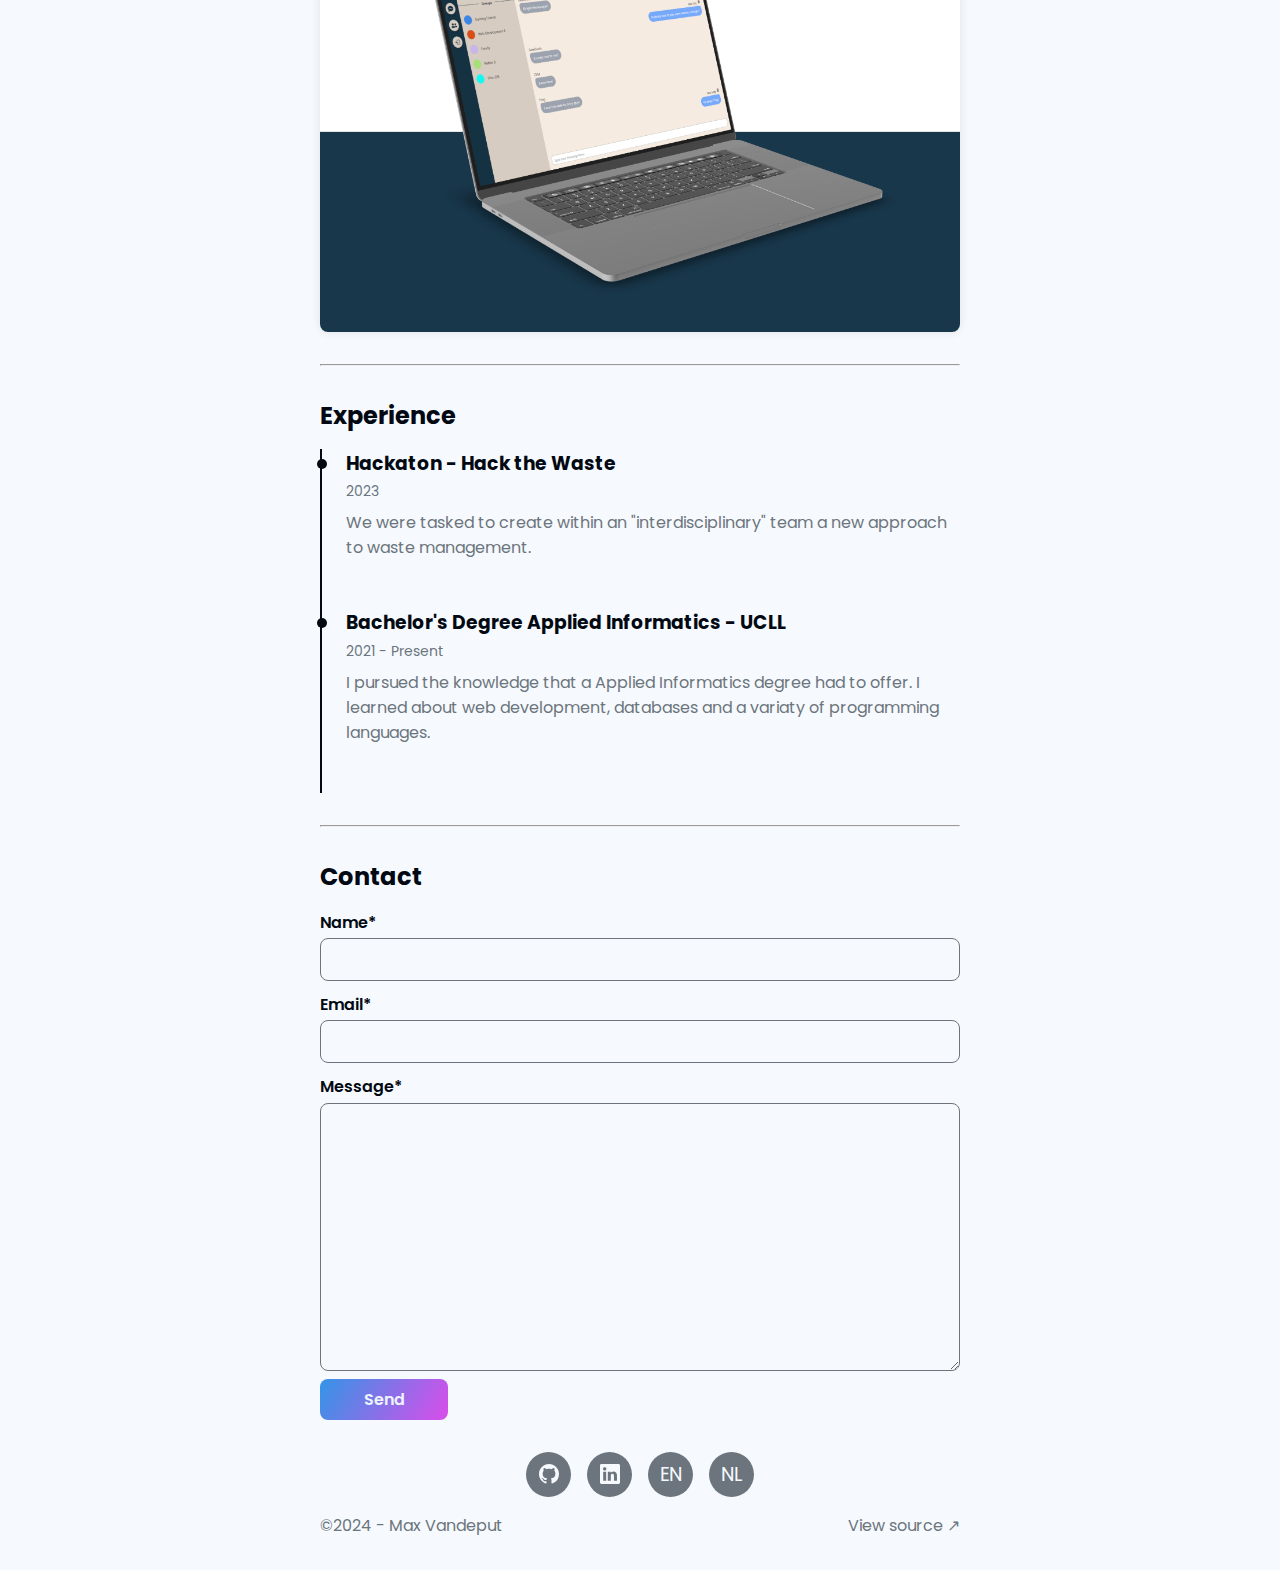
==== commit 42eeef90: "projects layout" ====
--- a/index.html
+++ b/index.html
@@ -2,26 +2,250 @@
 <html lang="en">
 <head>
     <meta charset="UTF-8">
-    <meta name="viewport" content="width=device-width, initial-scale=1, maximum-scale=1, user-scalable=no">
+    <meta name="viewport" content="width=device-width, initial-scale=1.0">
+    <link rel="preconnect" href="https://fonts.googleapis.com">
+    <link rel="preconnect" href="https://fonts.gstatic.com" crossorigin>
+    <link href="https://fonts.googleapis.com/css2?family=Poppins:ital,wght@0,100;0,200;0,300;0,400;0,500;0,600;0,700;0,800;0,900;1,100;1,200;1,300;1,400;1,500;1,600;1,700;1,800;1,900&display=swap" rel="stylesheet">
     <link rel="stylesheet" href="styles.css">
-    <script defer src="js/main.js"></script>
-    <script defer src="js/commands.js"></script>
-    <script defer src="js/caret.js"></script>
-    <title>MX-Shell</title>
+    <script defer src="js/main.js" ></script>
+    <title>MaxVdp | Portfolio</title>
 </head>
-<body>
-    <div id="terminal">
+<body theme="light">
+    
+  
+    <div id="mainPage">
+        <header>
+            <a href="index.html">
+                <svg
+                    width="118.1636mm"
+                    height="114.2989mm"
+                    viewBox="0 0 118.1636 114.2989"
+                    version="1.1"
+                    id="svg8"> 
+                    <defs>
+                        <linearGradient id="lightGradient">
+                        <stop offset="5%" stop-color="#3395E6" />
+                        <stop offset="95%" stop-color="#DA4DEA" />
+                        </linearGradient>
+                        <linearGradient id="darkGradient">
+                            <stop offset="5%" stop-color="#197CCC" />
+                            <stop offset="95%" stop-color="#A215B2" />
+                        </linearGradient>
+                    </defs>  
+                    <g
+                        id="layer2"
+                        transform="translate(-36.036378,-30.56153)">
+                        <path
+                        id="path988"
+                        style="fill-opacity:1;stroke-width:0.0727706;stroke-linecap:butt;stroke-linejoin:miter;stroke-miterlimit:4;stroke-dasharray:none;stroke-opacity:1"
+                        d="m 105.27176,30.599067 -15.825513,4.343039 -10.692908,3.768721 -4.742083,7.815455 -6.747306,2.566669 c 0,0 -18.906908,9.030589 -19.857027,9.916516 -1.05604,0.984685 -9.081842,15.797009 -9.304998,19.112102 -0.20894,3.104042 3.364419,28.460751 4.583586,33.037601 l -3.946513,0.79761 -2.665272,0.84546 0.128606,3.60293 1.654319,0.66183 1.397107,0.9375 1.13974,2.02204 0.79041,2.66529 0.808747,3.52948 1.985337,5.6617 1.470553,3.52949 1.176591,2.35274 1.838111,2.35289 2.500098,1.91187 3.01457,1.32349 3.897055,1.17645 3.382259,0.29411 h 5.073491 l 5.000035,-0.36771 5.661694,-1.39696 3.74988,-2.64699 3.603037,-4.1177 2.352894,-6.47045 1.544021,-4.85284 0.367736,-3.38225 -2.206004,-3.45603 0.588358,-1.83828 2.058652,-0.66167 4.356783,-0.27231 4.356803,0.27231 2.058782,0.66167 0.588229,1.83828 -2.205849,3.45603 0.367715,3.38225 1.544014,4.85284 2.35288,6.47045 3.60293,4.1177 3.75001,2.64699 5.66169,1.39696 5.00007,0.36771 h 5.07347 l 3.38223,-0.29411 3.89706,-1.17645 3.01457,-1.32349 2.5001,-1.91187 1.83813,-2.35289 1.17644,-2.35274 1.47056,-3.52949 1.98547,-5.6617 0.80874,-3.52948 0.79044,-2.66529 1.13958,-2.02204 1.39708,-0.9375 1.6545,-0.66183 0.1286,-3.60293 -1.1561,-0.36669 0.74449,-5.88573 -1.17149,-9.769317 1.72943,-7.389505 3.27297,-13.038048 c 0,0 -4.66767,-9.111872 -3.71924,-9.797117 0.94839,-0.685239 -11.23227,-17.853424 -11.23227,-17.853424 L 126.13666,35.488337 Z m -15.806948,24.020536 17.759508,2.14833 18.41032,6.982139 13.68684,14.954891 c 0,0 1.11576,16.334755 1.43192,17.760792 0.29792,1.343967 2.90428,13.219215 3.22087,14.661805 l -1.17323,-0.23704 -5.88233,-1.2499 -5.56986,-0.69855 -5.36771,-0.36771 -5.40433,-0.0918 -5.38577,0.4596 -6.36039,0.86405 -7.09555,1.17644 -5.532926,0.53292 -2.794368,0.14076 -2.794192,-0.14076 -5.532953,-0.53292 -7.095696,-1.17644 -6.360276,-0.86405 -5.38572,-0.4596 -5.404484,0.0918 -5.367416,0.36771 -5.569863,0.69855 -3.617541,0.76864 5.397591,-21.166344 2.919608,-12.380758 10.302354,-10.94532 13.07318,-9.334151 z m -22.150363,39.028398 -10.367638,1.323643 -6.396993,5.808766 -2.794033,8.74989 5.735317,-3.75 10.293882,-1.10284 10.514667,0.51462 6.617508,1.98532 3.455883,-0.14705 1.470558,-5.58826 -3.897055,-6.396989 c -0.294112,0.07351 -14.632096,-1.3971 -14.632096,-1.3971 z m 52.288281,0 c 0,0 -14.33798,1.470621 -14.6321,1.3971 l -3.89721,6.396989 1.47058,5.58826 3.45586,0.14705 6.61765,-1.98532 10.51468,-0.51462 10.29388,1.10284 5.73531,3.75 -2.79418,-8.74989 -6.397,-5.808766 z m -56.865728,16.718679 4.522138,0.0275 6.37858,0.67104 3.759011,1.07534 2.573569,0.94656 2.003774,1.23176 1.121252,1.47977 1.102865,1.80154 0.772122,2.88595 0.257263,2.13223 v 2.51837 l -0.367579,2.647 -0.955929,3.91534 -1.029364,2.55526 -1.966895,3.25365 -1.709507,1.94845 -2.16913,1.50728 -2.941231,1.19503 -2.830811,0.73528 -4.889561,0.42273 -5.055177,-0.11033 -4.705641,-0.73527 -2.334589,-0.73529 -1.847484,-0.85482 -1.645281,-1.17644 -1.626686,-1.56245 -1.617752,-2.12316 -0.974359,-2.11394 -1.047701,-2.6012 -0.836223,-2.60106 -0.312684,-2.39883 -0.386,-4.03472 0.330839,-3.67654 0.358651,-1.93016 1.396926,-2.39883 3.06067,-1.74638 4.678138,-1.27756 5.000017,-0.579 z m 61.341748,0 3.93377,0.29411 4.99989,0.579 4.67827,1.27756 3.06067,1.74638 1.39695,2.39883 0.35863,1.93016 0.33071,3.67654 -0.38585,4.03472 -0.31256,2.39883 -0.83637,2.60106 -1.0477,2.6012 -0.97436,2.11394 -1.61776,2.12316 -1.62683,1.56245 -1.64513,1.17644 -1.84749,0.85482 -2.33443,0.73529 -4.7058,0.73527 -5.05503,0.11033 -4.88972,-0.42273 -2.83079,-0.73528 -2.94125,-1.19503 -2.16911,-1.50728 -1.70947,-1.94845 -1.96706,-3.25365 -1.02923,-2.55526 -0.95592,-3.91534 -0.36775,-2.647 v -2.51836 l 0.25739,-2.13224 0.77215,-2.88595 1.10285,-1.80154 1.12129,-1.47977 2.00375,-1.23176 2.57355,-0.94656 3.75907,-1.07534 6.37856,-0.67104 z" />
+                    </g>
+                </svg>
+            </a>
+            <nav>
+                <ul>
+                    <li><a href="#projects">Projects</a></li>
+                    <li><a href="#timeline">Experience</a></li>
+                    <li><a href="#contact">Contact</a></li>
+                </ul>
+            </nav>
+
+            <div id="settings">
+                <svg xmlns="http://www.w3.org/2000/svg" fill="currentColor" class="bi bi-gear" viewBox="0 0 16 16">
+                <path d="M8 4.754a3.246 3.246 0 1 0 0 6.492 3.246 3.246 0 0 0 0-6.492M5.754 8a2.246 2.246 0 1 1 4.492 0 2.246 2.246 0 0 1-4.492 0"/>
+                <path d="M9.796 1.343c-.527-1.79-3.065-1.79-3.592 0l-.094.319a.873.873 0 0 1-1.255.52l-.292-.16c-1.64-.892-3.433.902-2.54 2.541l.159.292a.873.873 0 0 1-.52 1.255l-.319.094c-1.79.527-1.79 3.065 0 3.592l.319.094a.873.873 0 0 1 .52 1.255l-.16.292c-.892 1.64.901 3.434 2.541 2.54l.292-.159a.873.873 0 0 1 1.255.52l.094.319c.527 1.79 3.065 1.79 3.592 0l.094-.319a.873.873 0 0 1 1.255-.52l.292.16c1.64.893 3.434-.902 2.54-2.541l-.159-.292a.873.873 0 0 1 .52-1.255l.319-.094c1.79-.527 1.79-3.065 0-3.592l-.319-.094a.873.873 0 0 1-.52-1.255l.16-.292c.893-1.64-.902-3.433-2.541-2.54l-.292.159a.873.873 0 0 1-1.255-.52zm-2.633.283c.246-.835 1.428-.835 1.674 0l.094.319a1.873 1.873 0 0 0 2.693 1.115l.291-.16c.764-.415 1.6.42 1.184 1.185l-.159.292a1.873 1.873 0 0 0 1.116 2.692l.318.094c.835.246.835 1.428 0 1.674l-.319.094a1.873 1.873 0 0 0-1.115 2.693l.16.291c.415.764-.42 1.6-1.185 1.184l-.291-.159a1.873 1.873 0 0 0-2.693 1.116l-.094.318c-.246.835-1.428.835-1.674 0l-.094-.319a1.873 1.873 0 0 0-2.692-1.115l-.292.16c-.764.415-1.6-.42-1.184-1.185l.159-.291A1.873 1.873 0 0 0 1.945 8.93l-.319-.094c-.835-.246-.835-1.428 0-1.674l.319-.094A1.873 1.873 0 0 0 3.06 4.377l-.16-.292c-.415-.764.42-1.6 1.185-1.184l.292.159a1.873 1.873 0 0 0 2.692-1.115z"/>
+                </svg>
+                <div id="dropdown-wrapper">
+                    <div id="dropdown">
+                        <div title="Toggle theme" id="theme" class="dd-Item">
+                            <svg xmlns="http://www.w3.org/2000/svg"
+                                    fill="currentColor"
+                                    viewBox="0 0 512.000000 512.000000"
+                                    preserveAspectRatio="xMidYMid meet">
+
+                                    <g transform="translate(0.000000,512.000000) scale(0.100000,-0.100000)">
+                                    <path d="M2460 4668 c-25 -14 -58 -44 -75 -67 -29 -41 -30 -48 -33 -166 -3
+                                    -107 -1 -128 16 -161 85 -164 299 -164 384 0 17 33 19 54 16 161 -3 114 -5
+                                    124 -30 161 -44 62 -90 88 -167 92 -55 3 -74 -1 -111 -20z"/>
+                                    <path d="M1115 4111 c-107 -50 -153 -172 -105 -279 24 -54 111 -146 170 -180
+                                    98 -58 229 -24 287 76 39 65 39 148 1 212 -34 59 -126 146 -180 170 -54 25
+                                    -121 25 -173 1z"/>
+                                    <path d="M3832 4110 c-53 -24 -146 -111 -179 -167 -14 -24 -27 -65 -30 -95 -7
+                                    -74 33 -150 102 -193 66 -41 149 -42 215 -3 59 34 146 126 170 180 80 176
+                                    -102 358 -278 278z"/>
+                                    <path d="M2330 3936 c-574 -102 -1005 -517 -1137 -1096 -25 -107 -25 -453 0
+                                    -560 29 -129 69 -241 123 -348 208 -409 599 -689 1052 -753 106 -15 382 -6
+                                    477 15 582 130 1013 592 1096 1174 15 106 6 382 -15 477 -62 273 -189 507
+                                    -382 699 -193 194 -423 319 -699 382 -96 22 -413 28 -515 10z m-297 -693 c24
+                                    -469 215 -818 576 -1050 82 -53 242 -128 348 -162 78 -26 143 -41 332 -78 23
+                                    -4 21 -8 -40 -69 -125 -127 -293 -223 -465 -265 -126 -31 -322 -31 -448 0 -96
+                                    23 -244 89 -323 142 -69 47 -188 164 -239 235 -62 87 -130 234 -155 340 -31
+                                    126 -31 322 0 448 38 155 123 315 226 425 54 59 161 151 174 151 4 0 11 -53
+                                    14 -117z"/>
+                                    <path d="M539 2747 c-24 -13 -57 -43 -74 -66 -27 -39 -30 -50 -30 -120 0 -68
+                                    3 -82 27 -117 15 -21 44 -50 65 -64 33 -23 48 -25 159 -28 106 -3 127 -1 160
+                                    16 164 84 164 299 2 383 -30 15 -59 19 -151 19 -100 0 -119 -3 -158 -23z"/>
+                                    <path d="M4275 2754 c-165 -89 -166 -301 -1 -386 33 -17 54 -19 161 -16 114 3
+                                    124 5 161 30 21 15 50 44 64 65 21 31 25 48 25 113 0 65 -4 82 -25 113 -14 21
+                                    -43 50 -64 65 -37 25 -46 27 -165 30 -101 2 -132 -1 -156 -14z"/>
+                                    <path d="M1219 1487 c-20 -8 -49 -23 -65 -34 -50 -35 -124 -121 -144 -166 -80
+                                    -175 102 -357 278 -277 54 24 146 111 180 170 38 64 38 147 -1 212 -49 85
+                                    -161 127 -248 95z"/>
+                                    <path d="M3740 1473 c-77 -40 -115 -103 -115 -187 0 -48 6 -71 27 -106 34 -59
+                                    126 -146 180 -170 176 -80 358 102 278 278 -24 53 -111 146 -167 179 -24 14
+                                    -65 27 -95 30 -45 4 -61 1 -108 -24z"/>
+                                    <path d="M2480 954 c-46 -20 -87 -60 -112 -108 -17 -33 -19 -54 -16 -160 3
+                                    -111 5 -126 28 -159 14 -21 43 -50 64 -65 35 -24 49 -27 116 -27 67 0 81 3
+                                    116 27 21 15 50 44 64 65 23 33 25 48 28 159 3 106 1 127 -16 160 -54 104
+                                    -172 151 -272 108z"/>
+                                    </g>
+                            </svg>
+                        </div>
+                        <div title="Open MX-Shell" id="CLI" class="dd-Item">
+                            <svg xmlns="http://www.w3.org/2000/svg" fill="currentColor" class="bi bi-terminal" viewBox="0 0 16 16">
+                                <path d="M6 9a.5.5 0 0 1 .5-.5h3a.5.5 0 0 1 0 1h-3A.5.5 0 0 1 6 9M3.854 4.146a.5.5 0 1 0-.708.708L4.793 6.5 3.146 8.146a.5.5 0 1 0 .708.708l2-2a.5.5 0 0 0 0-.708z"/>
+                                <path d="M2 1a2 2 0 0 0-2 2v10a2 2 0 0 0 2 2h12a2 2 0 0 0 2-2V3a2 2 0 0 0-2-2zm12 1a1 1 0 0 1 1 1v10a1 1 0 0 1-1 1H2a1 1 0 0 1-1-1V3a1 1 0 0 1 1-1z"/>
+                            </svg>
+                        </div>
+                    </div>
+                </div>
+            </div>
+        </header>
+        <h1>Hey, I'm Max.</h1>
+        <p>I am currently studying for a Bachelor's degree in Applied Informatics at UCLL. As a software developer, I am passionate about building high-quality software that solves user needs. I am always looking for ways to expand and improve my skills and knowledge so that I can continue to do my job in the best possible way. </p>
+        <br>
+        <p>I have experience with a variety of programming languages and technologies, including Java, Python, JavaScript, HTML, CSS, Gleam and SQL. I have also used frameworks and libraries such as React, Node.js, and Express for school projects. </p>
+        <br>
+        <p>When I am not studying or working on personal projects, you can find me doing calisthenics, bouldering, playing the guitar, or running around the table with my dog.
+        </p>
+        <hr id="projects">
+        <h2>Projects</h2>
+        <div class="projectCard card">
+            <img class="projectImg" src="files/images/mx-shell/MX-Shell.png" alt="MX-Shell screenshot">
+            <a href="projects/mxshell.html" class="content">
+                <h3>MX-Shell</h3>
+                <p>A terminal-style portfolio made with html, css and JavaScript</p>
+            </a>
+        </div>
+        <div class="projectCard card">
+            <img class="projectImg" src="files/images/stace/Stace-laptop.png" alt="Stace screenshot">
+            <a href="projects/stace.html" class="content">
+                <h3>Stace</h3>
+                <p>A stock tracking website made with Elixir and Phoenix</p>
+            </a>
+        </div>
+        <div class="projectCard card">
+            <img class="projectImg" src="files/images/chace/Chace-laptop.png" alt="Chace screenshot">
+            <a href="projects/chace.html" class="content">
+                <h3>Chace</h3>
+                <p>A messaging website made with ReactJs, ExpressJs and Tailwind</p>
+            </a>
+        </div>
         
+        <!-- <div  class="projectCard">
+            <img src="files/images/mx-shell/mxshell.png" alt="MX-Shell screenshot">
+            <div class="projectInfo">
+                <h3>MX-Shell</h3>
+                <p>A terminal-style portfolio made with html, css and JavaScript</p>
+                <a href="projects/mxshell.html">Read more <span>&#8594;</span></a>
+            </div>
+        </div> -->
+
+        <!-- <div class="projectCard">
+            <img src="files/images/trackngrow/trackngrow.png" alt="TracknGrow screenshot">
+            <div class="projectInfo">
+                <h3>TracknGrow</h3>
+                <p>An online assesment tool made with php, html, css and JavaScript</p>
+                <a href="projects/trackngrow.html">Read more <span>&#8594;</span></a>
+            </div>
+        </div> -->
+
+        <!-- <div class="projectCard">
+            <img src="files/images/chace/chace.png" alt="Chace screenshot">
+            <div class="projectInfo">
+                <h3>Chace</h3>
+                <p>A messaging website made with ReactJs, ExpressJs and Tailwind</p>
+                <a href="projects/chace.html">Read more <span>&#8594;</span></a>
+            </div>
+        </div>
+
+        <div class="projectCard">
+            <img src="files/images/stace/stace.png" alt="Stace screenshot">
+            <div class="projectInfo">
+                <h3>Stace</h3>
+                <p>A stock tracking website made with Elixir and Phoenix</p>
+                <a href="projects/stace.html">Read more <span>&#8594;</span></a>
+            </div>
+        </div> -->
+
+        <hr id="timeline">
+        <div class="timeLine">
+            <h2>Experience</h2>
+            <div class="timeLineCard">
+                <div class="bullet"></div>
+                <div class="tlcMainInfo">
+                    <h3>Hackaton - Hack the Waste</h3>
+                    <p>2023</p>
+                </div>
+                <p>We were tasked to create within an "interdisciplinary" team a new approach to waste management.</p>
+            </div>
+
+            <div class="timeLineCard">
+                <div class="bullet"></div>
+                <div class="tlcMainInfo">
+                    <h3>Bachelor's Degree Applied Informatics - UCLL</h3>
+                    <p>2021 - Present</p>
+                </div>
+                <p>I pursued the knowledge that a Applied Informatics degree had to offer. I learned about web development, databases and a variaty of programming languages.</p>
+            </div>
+        </div>
+        <hr id="contact">
+        <div class="contact">
+            <h2>Contact</h2>
+            <form action="https://formspree.io/f/xbjnblje" method="post">
+
+                <label for="name">Name*</label>
+                <input name="name" type="text" placeholder="" required>
+
+                <label for="email">Email*</label>
+                <input name="email" type="email" placeholder="" required>
+                <!-- HoneyPot input -->
+                <input type="hidden" name="_gotcha" style="display:none !important">
+
+                <label for="message">Message*</label>
+                <textarea name="message" id="" placeholder=""
+                rows="10" cols="" required></textarea>
+
+                <button type="submit">Send</button>
+            </form>
+        </div>
+
+        <div class="footer">
+            <div class="socials">
+                <a title="Github" target="_blank" href="https://www.github.com/maxvdp">
+                    <svg xmlns="http://www.w3.org/2000/svg"  fill="currentColor" class="bi bi-github" viewBox="0 0 16 16">
+                        <path d="M8 0C3.58 0 0 3.58 0 8c0 3.54 2.29 6.53 5.47 7.59.4.07.55-.17.55-.38 0-.19-.01-.82-.01-1.49-2.01.37-2.53-.49-2.69-.94-.09-.23-.48-.94-.82-1.13-.28-.15-.68-.52-.01-.53.63-.01 1.08.58 1.23.82.72 1.21 1.87.87 2.33.66.07-.52.28-.87.51-1.07-1.78-.2-3.64-.89-3.64-3.95 0-.87.31-1.59.82-2.15-.08-.2-.36-1.02.08-2.12 0 0 .67-.21 2.2.82.64-.18 1.32-.27 2-.27s1.36.09 2 .27c1.53-1.04 2.2-.82 2.2-.82.44 1.1.16 1.92.08 2.12.51.56.82 1.27.82 2.15 0 3.07-1.87 3.75-3.65 3.95.29.25.54.73.54 1.48 0 1.07-.01 1.93-.01 2.2 0 .21.15.46.55.38A8.01 8.01 0 0 0 16 8c0-4.42-3.58-8-8-8"/>
+                      </svg>
+                </a>
+                <a title="LinkedIn" target="_blank" href="https://www.linkedin.com/in/max-vandeput/">
+                    <svg xmlns="http://www.w3.org/2000/svg"  fill="currentColor" class="bi bi-linkedin" viewBox="0 0 16 16">
+                        <path d="M0 1.146C0 .513.526 0 1.175 0h13.65C15.474 0 16 .513 16 1.146v13.708c0 .633-.526 1.146-1.175 1.146H1.175C.526 16 0 15.487 0 14.854zm4.943 12.248V6.169H2.542v7.225zm-1.2-8.212c.837 0 1.358-.554 1.358-1.248-.015-.709-.52-1.248-1.342-1.248S2.4 3.226 2.4 3.934c0 .694.521 1.248 1.327 1.248zm4.908 8.212V9.359c0-.216.016-.432.08-.586.173-.431.568-.878 1.232-.878.869 0 1.216.662 1.216 1.634v3.865h2.401V9.25c0-2.22-1.184-3.252-2.764-3.252-1.274 0-1.845.7-2.165 1.193v.025h-.016l.016-.025V6.169h-2.4c.03.678 0 7.225 0 7.225z"/>
+                      </svg>
+                </a>
+                <a title="English cv" target="_blank" href="files/MaxVdp_English_cv.pdf">
+                    EN
+                </a>
+                <a title="Dutch cv" target="_blank" href="files/MaxVdp_Nederlands_cv.pdf">
+                    NL
+                </a>
+            </div>
+            <div>
+                <p>©2024 - Max Vandeput</p>
+                <a href="https://www.github.com/maxvdp/portfolio" target="_blank">View source <span>&#8599;</span></a>
+            </div>
+        </div>
+
+
     </div>
-
-
-    <div class="textarea-wrapper">
-        <textarea tabindex="1" type="text" name="" id="input" oninput="typeOut(this, event); "onkeydown="handleKeydown(this, event);"  autofocus></textarea>
-    </div>
-    <div id="line" onclick="startTyping();">
-        <span id="writter"></span>
-        <span id="caret" class="caret">█</span>
-    </div>
-
 </body>
-</html>
+</html>--- a/styles.css
+++ b/styles.css
@@ -1,112 +1,551 @@
 *, body, html{
     margin: 0;
     padding: 0;
-
-    --terminal-bg: #121212 ;
-    --glow-color: #0097B2;
-    --main-text-color: #EAE2B7;
-    --secn-text-color: #87FF65;
-    --error: #D62828;
-}
-
-::selection {
-    background-color: var(--glow-color);
-    color: #EAE2B7;
-}
-
-::-moz-selection {
-    background-color: var(--glow-color);
-    color: #EAE2B7;
-}
-
-body {
-    font-family: "Space Mono", monospace;
-    background-color: var(--terminal-bg);
-    padding: 0.5rem 1rem 1rem 1rem;
-    overflow-x: hidden; 
-    font-size: 1.1rem;
-}
-
-#line{
-    padding-bottom: 4rem;
-}
-
-
-
-#line::before {
-    content: "guest@MX-Shell:~$";
-    display: inline-block; 
-}
-
-#line:hover{
-    cursor: text;
-}
-
-.outputSection{
-    margin-left: 2rem;
-}
-
-textarea{
+    box-sizing: border-box;
+    scroll-behavior: smooth;
+
+
+    --global-gray-text-color: #6C757D;
+    /****************
+    Light mode Colors
+    *****************/
+    --light-bg-color: #F6FAFE;
+    --light-text-color: #020912;
+    --light-primary-color: #3395E6;
+    --light-secondary-color: #BF7FF0;
+    --light-accent-color: #DA4DEA;
+
+    /****************
+     Dark mode Colors
+    *****************/
+    --dark-bg-color: #010509;
+    --dark-text-color: #EDF4FD;
+    --dark-primary-color: #197CCC;
+    --dark-secondary-color: #4F0F80;
+    --dark-accent-color: #A215B2;
+
+
+    /****************
+        Font Family
+    *****************/
+    --font-family: 'Poppins', sans-serif;
+}
+
+body{
+    transition: background-color 0.2s, color 0.2s;
+    font-family: var(--font-family);
+    background-color: var(--light-bg-color);
+    color: var(--light-text-color);
+    display: flex;
+    flex-direction: column;
+    align-items: center;
+}
+
+#mainPage{
+    transition: background-color 0.2s, color 0.2s;
+    max-width: 40rem;
+    background-color: var(--light-bg-color);
+    color: var(--light-text-color);
+    position: relative;
+}
+
+#mainPage > p{
+    text-wrap: pretty;
+}
+
+header{
+    padding: 3rem 0;
+    width: 100%;
+    display: flex;
+    justify-content: space-between;
+    align-items: center;
+}
+
+header > a > svg {
+    width: 60px;
+    height: 60px;
+    fill: url(#lightGradient);
+}
+
+nav > ul {
+    list-style: none;
+    display: flex;
+    gap: 2rem;
+}
+
+nav > ul > li > a{
+    text-decoration: none;
+    color: var(--light-text-color);
+    font-size: large;
+}
+
+#settings {
+    position: relative;
+    display: flex;
+    justify-content: center;
+    align-items: center;
+    width: 50px;
+    height: 50px;
+    cursor: pointer;
+}
+
+#settings > svg {
+    width: 25px;
+    height: 25px;
+    fill: var(--light-text-color);
+    transition: transform 1s;
+}
+
+#dropdown-wrapper {
+    transition: background 0.2s, color 0.2s;
     position: absolute;
-    left: -10000px;
-}
-
-#terminal > div > p{
-    margin: 2px 0 2px 0;
-}
-
-a{
+    top: 48px;
+    display: none;
+    justify-content: center;
+    align-items: center;
+    width: 70px; 
+    height: 114px; 
+    margin: 1px;
+    background: linear-gradient(120deg, var(--light-primary-color), var(--light-accent-color));
+    border-radius: 10px;
+}
+
+
+#dropdown {
+    transition: background-color 0.2s, color 0.2s;
+    position: absolute;
+    display: none;
+    justify-content: space-around;
+    align-items: center;
+    flex-direction: column;
+    width: 66px; 
+    height: 110px; 
+    background-color: var(--light-bg-color);
+    border-radius: 8px;
+}
+
+
+/* #settings:hover #dropdown, #settings:hover #dropdown-wrapper {
+    display: flex; 
+} */
+
+.dd-Item {
+    display: flex;
+    justify-content: center;
+    align-items: center;
+}
+
+.dd-Item svg {
+    width: 25px;
+    height: 25px;
+    fill: var(--light-text-color);
+}
+
+#theme > svg {
+    width: 30px;
+    height: 30px;
+}
+
+h1{
+    font-size: 3rem;
+    margin-bottom: 1rem;
+}
+
+
+h2{
+    margin-bottom: 1rem;
+}
+
+hr{
+    margin-top: 2rem;
+    margin-bottom: 2rem;
+}
+
+
+/*********
+Projects 
+**********/
+
+.projectCard{
+    display: flex;
+    flex-direction: row;
+    gap: 1rem;
+    margin-bottom: 2rem;
+}
+
+
+
+.projectCard > img{
+    width: 20rem;
+    border-radius: 0.5rem;
+    -webkit-box-shadow: 0 0 10px rgba(0, 0, 0, 0.1);
+    box-shadow: 0 0 10px rgba(0, 0, 0, 0.1);
+}
+
+.card{
+    width: 100% !important;
+    position: relative;
+}
+
+.projectImg{
+    width: 100% !important;
+    display: block;
+}
+
+.content{
+    border-radius: 0.5rem;
+    width: 100% !important;
+    height: 100% !important;
+    top: 0;
+    left: 0;
+    position: absolute;
+    background: rgba(0, 0, 0, 0.6);
+    display: flex;
+    justify-content: center;
+    align-items: center;
+    flex-direction: column;
+    opacity: 0;
+    transition: 0.6s;
+    color: var(--dark-text-color);
     text-decoration: none;
-    color: #EAE2B7;
-}
-
-a:hover{
-    background-color: var(--glow-color);
-}
-
-#writter {
-    display: inline-block;
-    margin: 0;
-    padding: 0;
-}
-
-
-.caret {
-    display: inline-block;
-    background-color: #EAE2B7;
-    color: #EAE2B7;
-    transform: translateY(0px) ;
-    margin-left: -8px;
-    animation: blink 1s linear infinite;
+}
+
+.content:hover{
+    opacity: 1;
+    cursor: pointer;
+}
+
+.content > h3{
+    font-size: 2rem;
+    margin-bottom: 0.5rem;
+}
+
+
+.projectInfo{
+    flex: 1 1;
+    display: flex;
+    flex-direction: column;
+    gap: 1rem;
+}
+
+.projectInfo > h3, .projectInfo > h3 > span{
+    display: flex;
+    gap: 5px;
+    align-items: center;
+}
+
+.projectInfo > h3 > span > svg{
+    width: 18.72px;
+    height: 18.72px;
+    cursor: pointer;
+}
+
+.projectInfo > a{
     position: relative;
-    left: 0px;
-}
-
-@keyframes blink {
-    50% {
-        opacity: 0;
-    }
-}
-
-
-p, #writter, pre{
-    color: var(--main-text-color);
-}
-
-
-.prompt, #line::before{
-    color: var(--secn-text-color)
-}
-
-.prompt > span {
-    color: var(--main-text-color);
-}
-
-.outName{
-    color: var(--glow-color);
-    text-shadow: 0 0 10px var(--glow-color); 
-}
-
-.notfound{
-    color: var(--error);
-}+    margin-top: 1rem;
+    text-decoration: none;
+    color: var(--light-text-color);
+    font-weight: 600;
+    width: fit-content;
+}
+
+.projectInfo > a::after {
+    content: '';
+    position: absolute;
+    width: 0;
+    height: 2px;
+    bottom: 0;
+    left: 0;
+    background-color: var(--light-text-color);
+    transition: width .3s;
+}
+
+.projectInfo > a:hover::after {
+    width: 100%;
+}
+
+
+/*********
+Timeline 
+**********/
+
+.timeLineCard{
+    padding: 0 0 3rem 1.5rem;
+    position: relative;
+    border-left: 2px solid var(--light-text-color);
+}
+
+.bullet{
+    position: absolute;
+    top: 10px;
+    left: -5.5px;
+    width: 10px;
+    height: 10px;
+    background-color: var(--light-text-color);
+    border-radius: 50%;
+}
+
+.tlcMainInfo{
+    display: flex;
+    flex-direction: column;
+    flex-wrap: wrap;
+    gap: 0.2rem;
+}
+
+.tlcMainInfo > p{
+    color: var(--global-gray-text-color);
+    font-size: 14px;
+}
+
+
+.timeLineCard > p{
+    color: var(--global-gray-text-color);
+    margin-top: 0.5rem;
+}
+
+
+
+/*********
+Contact 
+**********/
+
+form{
+    display: flex;
+    flex-direction: column;
+}
+
+label{
+    font-weight: 600;
+    margin-bottom: 0.2rem;
+}
+
+.contact > form > input {
+    font: inherit;
+    padding: 0.5rem;
+    border: 1px solid var(--global-gray-text-color);
+    border-radius: 0.5rem;
+    margin-bottom: 0.7rem;
+    background-color: var(--light-bg-color);
+}
+
+.contact > form > textarea{
+    font: inherit;
+    padding: 0.5rem;
+    border: 1px solid var(--global-gray-text-color);
+    border-radius: 0.5rem;
+    resize: vertical;
+    background-color: var(--light-bg-color);
+    margin-bottom: 0.5rem;
+
+}
+
+.contact > form > button {
+    font-family: inherit;
+    font-size: 1rem;
+    font-weight: 600;
+    padding: 0.5rem;
+    border-radius: 0.5rem;
+    text-decoration: none;
+    color: var(--dark-text-color);
+    background: linear-gradient(120deg, var(--light-primary-color), var(--light-accent-color));
+    width: 8rem;
+    text-align: center;
+    transition: scale 0.2s;
+    border: none;
+}
+
+.contact > form > button:hover{
+    scale: 1.1;
+    cursor: pointer;
+}
+
+
+
+/*********
+Footer
+**********/
+
+.footer {
+    margin-top: 2rem;
+    margin-bottom: 1rem;
+    display: flex;
+    flex-direction: column;
+    align-items: center;
+    gap: 1rem;
+}
+
+.socials {
+    display: flex;
+    gap: 1rem;
+    font-size: larger;
+}
+.socials > * {
+    color: var(--light-bg-color);
+    text-decoration: none;
+    background: var(--global-gray-text-color);
+    width: 45px;
+    aspect-ratio: 1/1; 
+    display: flex;
+    justify-content: center;
+    align-items: center;
+    border-radius: 50%;
+    cursor: pointer;
+}
+
+.socials > * > svg {
+    width: 20px;
+    aspect-ratio: 1/1;
+}
+
+.footer > div:nth-child(2){
+    width: 100%;
+    display: flex;
+    justify-content: space-between;
+    padding-bottom: 1rem;
+}
+
+
+.footer > div > p{
+    color: var(--global-gray-text-color);
+}
+
+.footer > div:nth-child(2) > a{
+    position: relative;
+    color: var(--global-gray-text-color);
+    text-decoration: none;
+}
+
+.footer > div:nth-child(2) > a::after {
+    content: '';
+    position: absolute;
+    width: 0;
+    height: 2px;
+    bottom: 0;
+    left: 0;
+    background-color: var(--global-gray-text-color);
+    transition: width .3s;
+}
+
+.footer > div:nth-child(2) > a:hover::after {
+    width: 100%;
+}
+
+
+
+/************
+Media Queries
+*************/
+
+
+@media screen and (max-width: 700px){
+    #mainPage{
+        margin: 0 3rem;
+    }
+
+    .bullet{
+        left: -6px;
+    }
+}
+
+@media screen and (max-width: 600px){
+    #mainPage{
+        margin: 0 3rem;
+    }
+
+    .bullet{
+        top: 11px;
+    }
+
+    .projectCard{
+        flex-direction: column;
+    }
+
+    .projectInfo{
+        gap: 0.5rem;
+    }
+
+    .projectInfo > a{
+        margin-top: 0rem;
+    }
+
+
+    .projectCard > img{
+        width: 100%;
+        border-radius: 0.5rem;
+        box-shadow: 0 0 20px rgba(0, 0, 0, 0.1);
+    }
+}
+
+@media screen and (max-width: 500px){
+    #mainPage{
+        margin: 0 2rem;
+    }
+
+    header > a > svg {
+        width: 45px;
+        height: 45px;
+    }
+
+    nav > ul {
+        gap: 1rem;
+    }
+
+    nav > ul > li > a{
+        font-size: medium;
+    }
+}
+
+/**************
+    Dark Mode 
+***************/
+
+body[theme="dark"],
+body[theme="dark"] #mainPage, 
+body[theme="dark"] .contact > form > input, 
+body[theme="dark"] .contact > form > textarea{
+    background-color: var(--dark-bg-color);
+    color: var(--dark-text-color);
+}
+
+body[theme="dark"] .projectInfo > a,
+body[theme="dark"] nav > ul > li > a{
+    color: var(--dark-text-color);
+}
+
+
+body[theme="dark"] .timeLineCard{
+    border-left: 2px solid var(--dark-text-color);
+}
+
+body[theme="dark"] .bullet,
+body[theme="dark"] header > div{
+    background-color: var(--dark-text-color);
+}
+
+body[theme="dark"] #settings,
+body[theme="dark"] #dropdown,
+body[theme="dark"] .dd-Item{
+    background-color: var(--dark-bg-color);
+}
+
+body[theme="dark"] .tlcMainInfo > span{
+    background-color: var(--dark-text-color);
+    color: var(--dark-bg-color);
+}
+
+body[theme="dark"] .contact > form > button, 
+body[theme="dark"] #dropdown-wrapper {
+    background: linear-gradient(120deg, var(--dark-primary-color), var(--dark-accent-color));
+}
+
+body[theme="dark"] header > a > svg {
+    fill: url(#darkGradient);
+}
+
+body[theme="dark"] header > div > svg{
+    fill: var(--dark-bg-color);
+}
+body[theme="dark"] #settings > svg,
+body[theme="dark"] .dd-Item svg{
+    fill: var(--dark-text-color);
+}
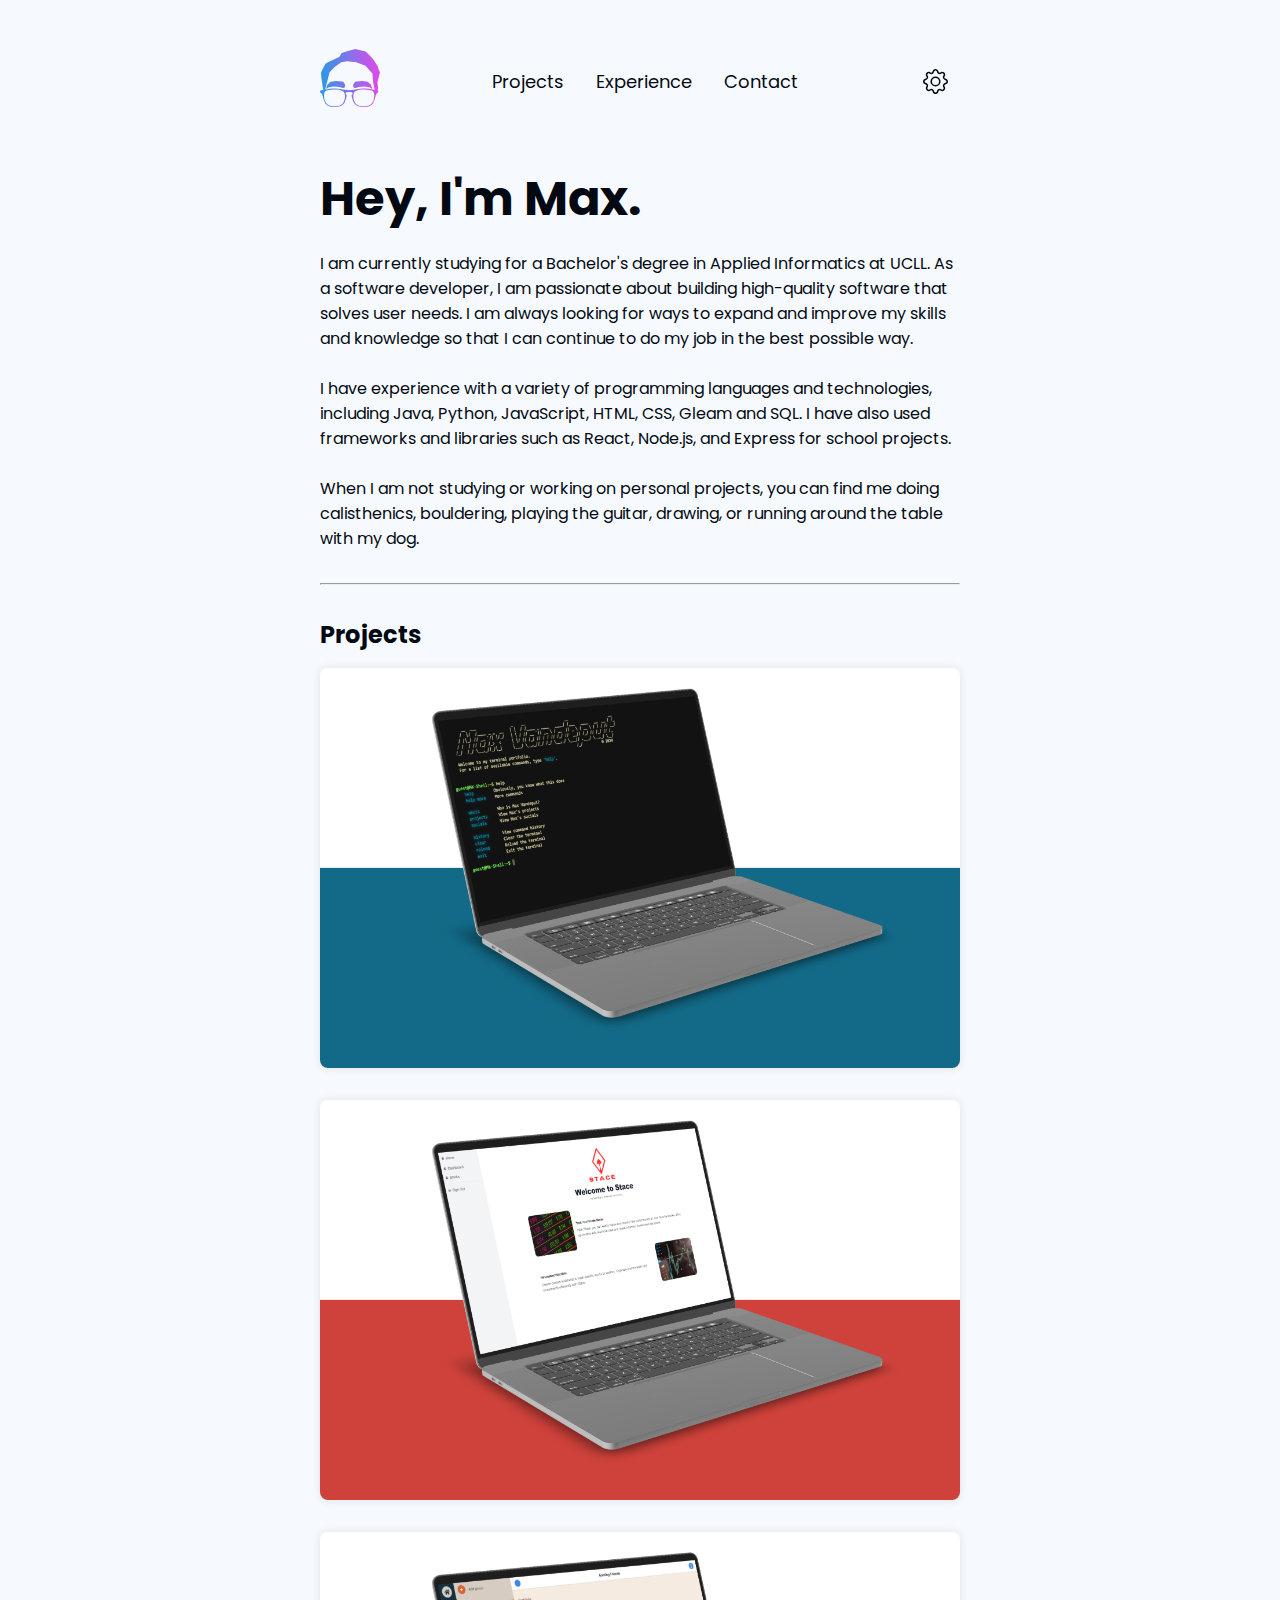
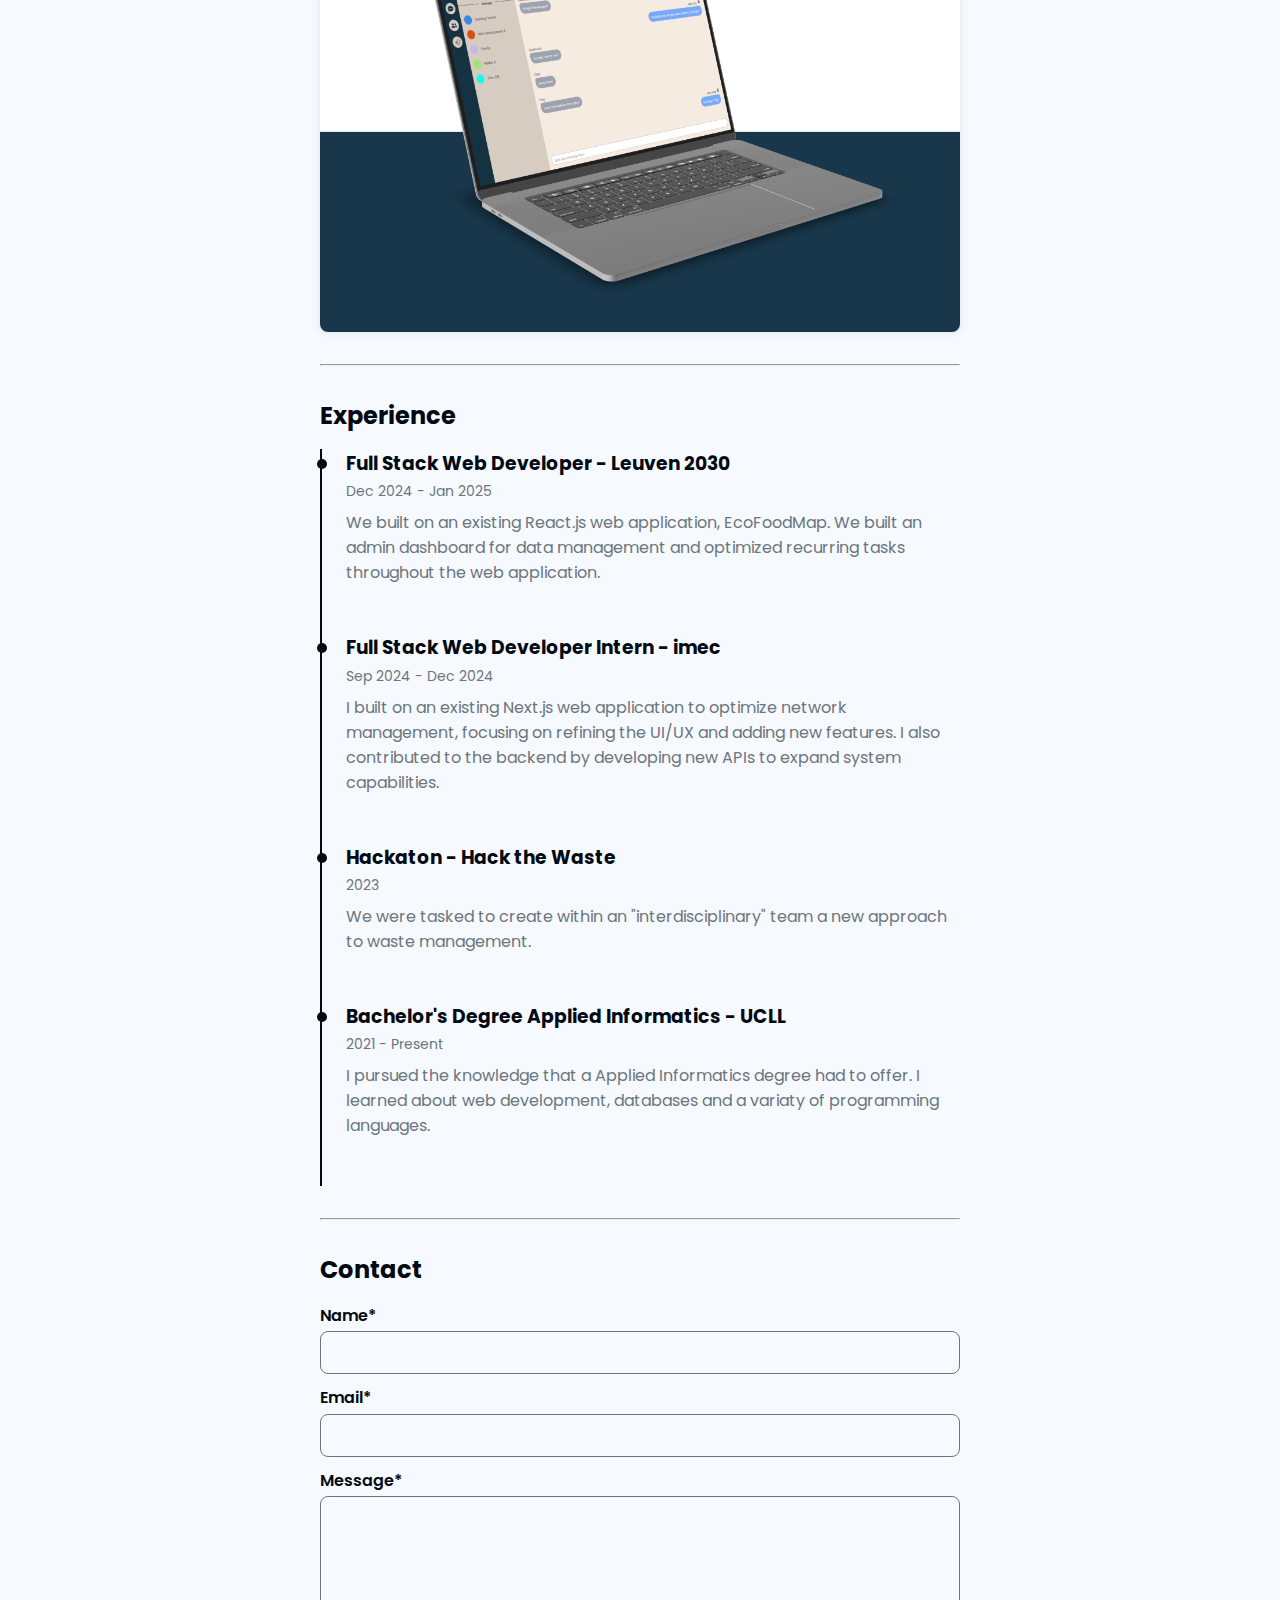
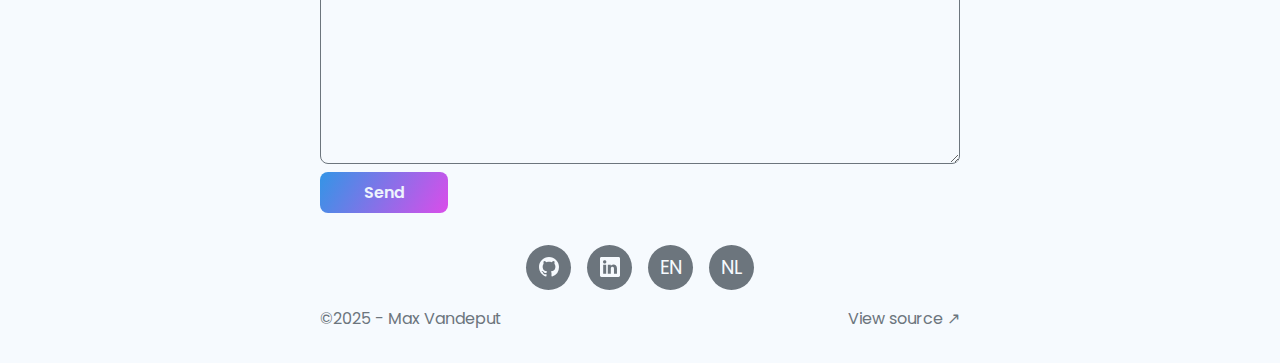
==== commit 9cad08c7: "bachelor project" ====
--- a/index.html
+++ b/index.html
@@ -111,20 +111,23 @@
                 </div>
             </div>
         </header>
+        
         <h1>Hey, I'm Max.</h1>
         <p>I am currently studying for a Bachelor's degree in Applied Informatics at UCLL. As a software developer, I am passionate about building high-quality software that solves user needs. I am always looking for ways to expand and improve my skills and knowledge so that I can continue to do my job in the best possible way. </p>
         <br>
         <p>I have experience with a variety of programming languages and technologies, including Java, Python, JavaScript, HTML, CSS, Gleam and SQL. I have also used frameworks and libraries such as React, Node.js, and Express for school projects. </p>
         <br>
-        <p>When I am not studying or working on personal projects, you can find me doing calisthenics, bouldering, playing the guitar, or running around the table with my dog.
+        <p>When I am not studying or working on personal projects, you can find me doing calisthenics, bouldering, playing the guitar, drawing, or running around the table with my dog.
         </p>
+
+
         <hr id="projects">
         <h2>Projects</h2>
         <div class="projectCard card">
             <img class="projectImg" src="files/images/mx-shell/MX-Shell.png" alt="MX-Shell screenshot">
             <a href="projects/mxshell.html" class="content">
                 <h3>MX-Shell</h3>
-                <p>A terminal-style portfolio made with html, css and JavaScript</p>
+                <p>A terminal-style portfolio made with HTML, CSS and JavaScript</p>
             </a>
         </div>
         <div class="projectCard card">
@@ -138,49 +141,30 @@
             <img class="projectImg" src="files/images/chace/Chace-laptop.png" alt="Chace screenshot">
             <a href="projects/chace.html" class="content">
                 <h3>Chace</h3>
-                <p>A messaging website made with ReactJs, ExpressJs and Tailwind</p>
-            </a>
-        </div>
-        
-        <!-- <div  class="projectCard">
-            <img src="files/images/mx-shell/mxshell.png" alt="MX-Shell screenshot">
-            <div class="projectInfo">
-                <h3>MX-Shell</h3>
-                <p>A terminal-style portfolio made with html, css and JavaScript</p>
-                <a href="projects/mxshell.html">Read more <span>&#8594;</span></a>
-            </div>
-        </div> -->
-
-        <!-- <div class="projectCard">
-            <img src="files/images/trackngrow/trackngrow.png" alt="TracknGrow screenshot">
-            <div class="projectInfo">
-                <h3>TracknGrow</h3>
-                <p>An online assesment tool made with php, html, css and JavaScript</p>
-                <a href="projects/trackngrow.html">Read more <span>&#8594;</span></a>
-            </div>
-        </div> -->
-
-        <!-- <div class="projectCard">
-            <img src="files/images/chace/chace.png" alt="Chace screenshot">
-            <div class="projectInfo">
-                <h3>Chace</h3>
-                <p>A messaging website made with ReactJs, ExpressJs and Tailwind</p>
-                <a href="projects/chace.html">Read more <span>&#8594;</span></a>
-            </div>
-        </div>
-
-        <div class="projectCard">
-            <img src="files/images/stace/stace.png" alt="Stace screenshot">
-            <div class="projectInfo">
-                <h3>Stace</h3>
-                <p>A stock tracking website made with Elixir and Phoenix</p>
-                <a href="projects/stace.html">Read more <span>&#8594;</span></a>
-            </div>
-        </div> -->
+                <p>A messaging website made with Next.js, Express.Js and Tailwind</p>
+            </a>
+        </div>
 
         <hr id="timeline">
         <div class="timeLine">
             <h2>Experience</h2>
+            <div class="timeLineCard">
+                <div class="bullet"></div>
+                <div class="tlcMainInfo">
+                    <h3>Full Stack Web Developer - Leuven 2030</h3>
+                    <p>Dec 2024 - Jan 2025</p>
+                </div>
+                <p>We built on an existing React.js web application, EcoFoodMap. We built an admin dashboard for data management and optimized recurring tasks throughout the web application.</p>
+            </div>
+            <div class="timeLineCard">
+                <div class="bullet"></div>
+                <div class="tlcMainInfo">
+                    <h3>Full Stack Web Developer Intern - imec</h3>
+                    <p>Sep 2024 - Dec 2024</p>
+                </div>
+                <p>I built on an existing Next.js web application to optimize network management, focusing on refining the UI/UX and adding new features. I also contributed to the backend by developing new APIs to expand system capabilities.</p>
+            </div>
+
             <div class="timeLineCard">
                 <div class="bullet"></div>
                 <div class="tlcMainInfo">
@@ -240,7 +224,7 @@
                 </a>
             </div>
             <div>
-                <p>©2024 - Max Vandeput</p>
+                <p>©2025 - Max Vandeput</p>
                 <a href="https://www.github.com/maxvdp/portfolio" target="_blank">View source <span>&#8599;</span></a>
             </div>
         </div>
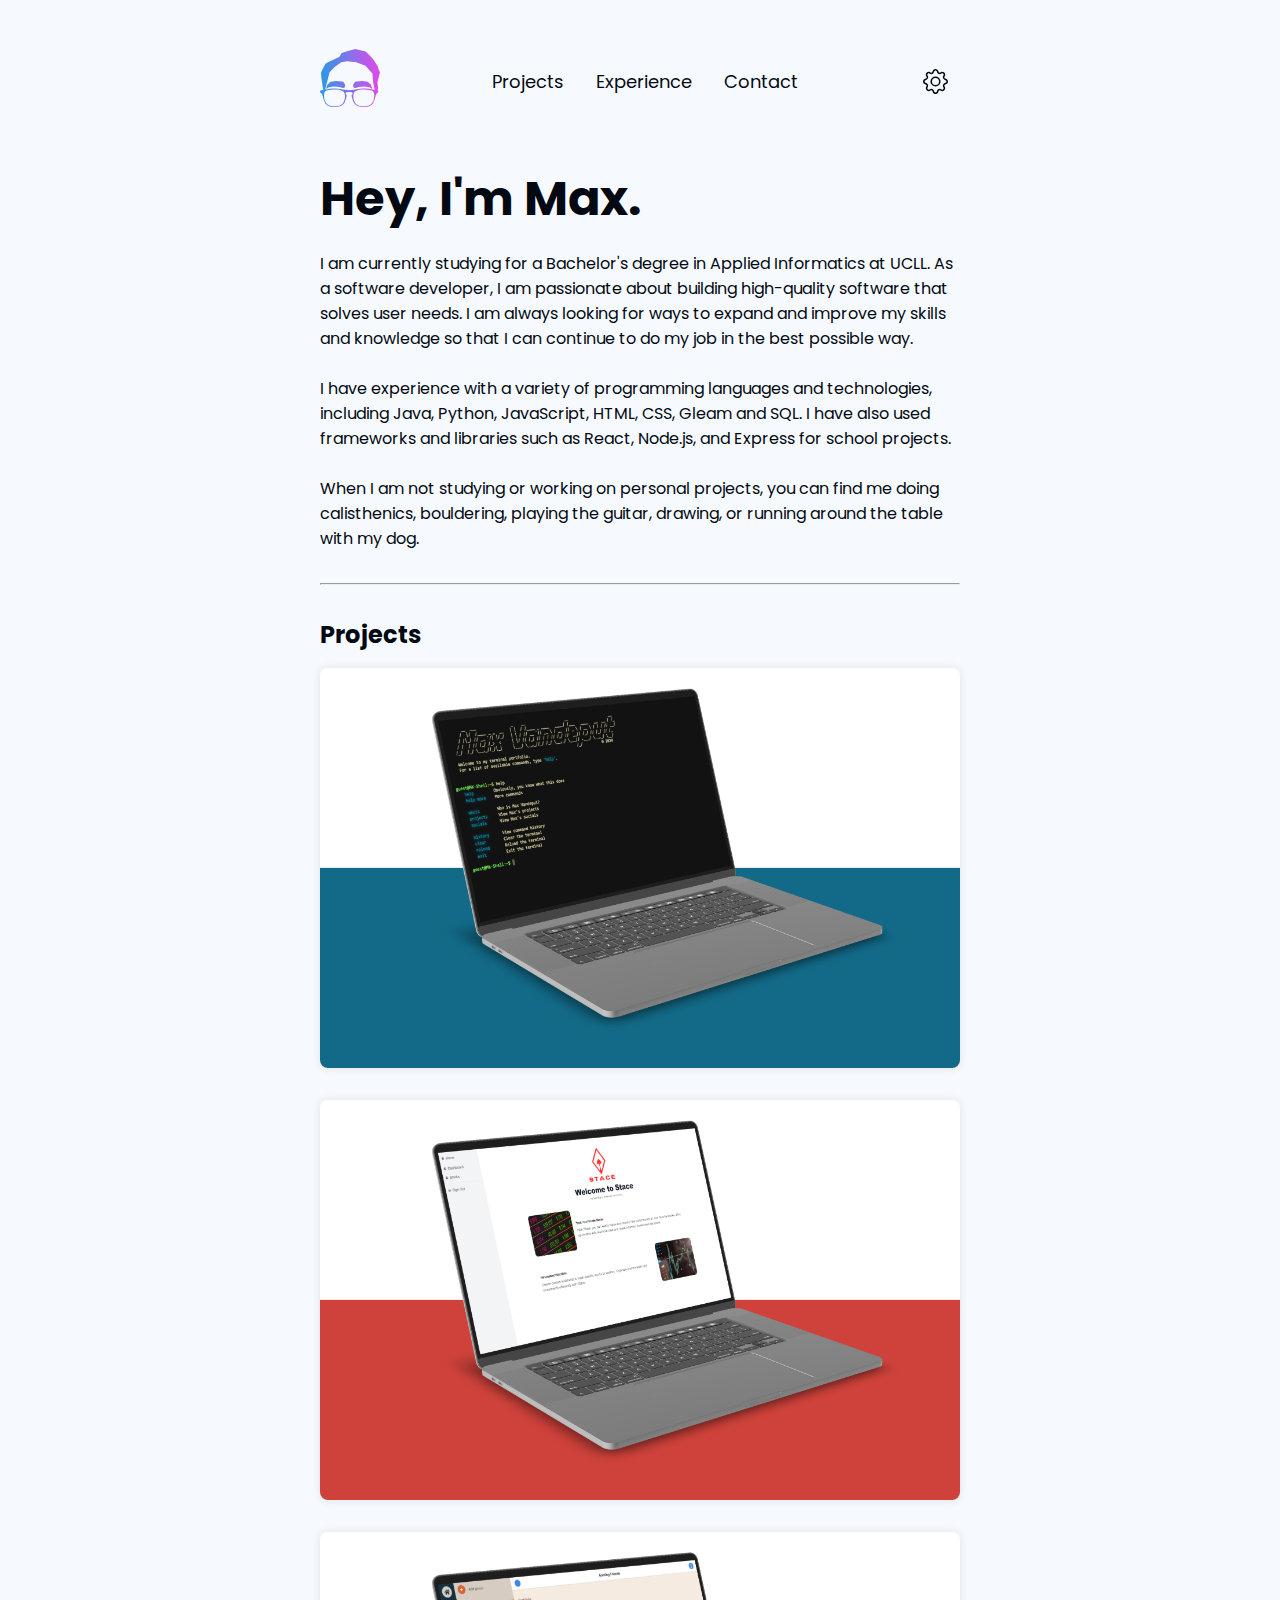
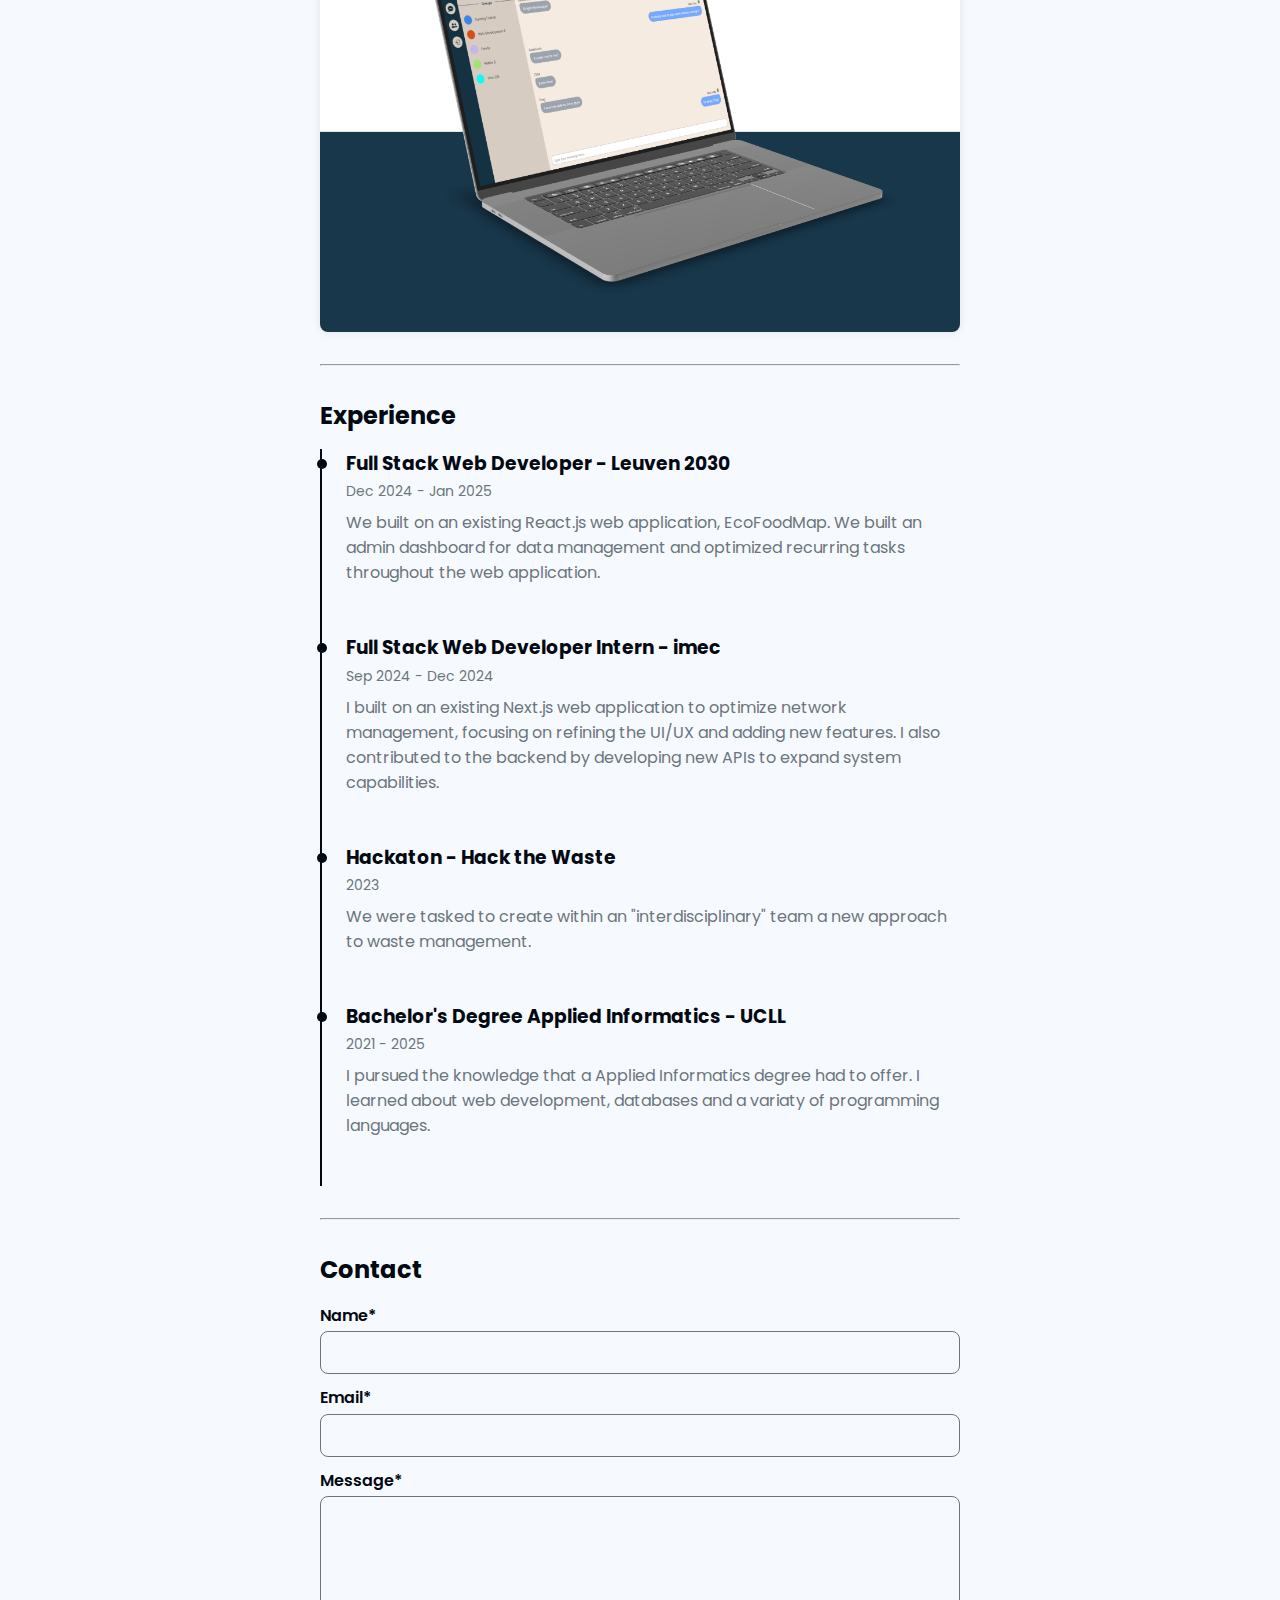
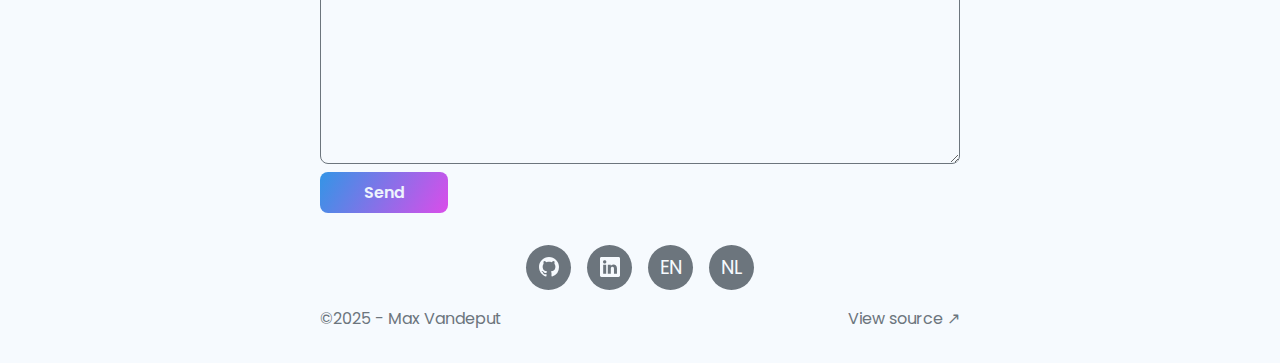
==== commit 25654b11: "Date change" ====
--- a/index.html
+++ b/index.html
@@ -178,7 +178,7 @@
                 <div class="bullet"></div>
                 <div class="tlcMainInfo">
                     <h3>Bachelor's Degree Applied Informatics - UCLL</h3>
-                    <p>2021 - Present</p>
+                    <p>2021 - 2025</p>
                 </div>
                 <p>I pursued the knowledge that a Applied Informatics degree had to offer. I learned about web development, databases and a variaty of programming languages.</p>
             </div>
